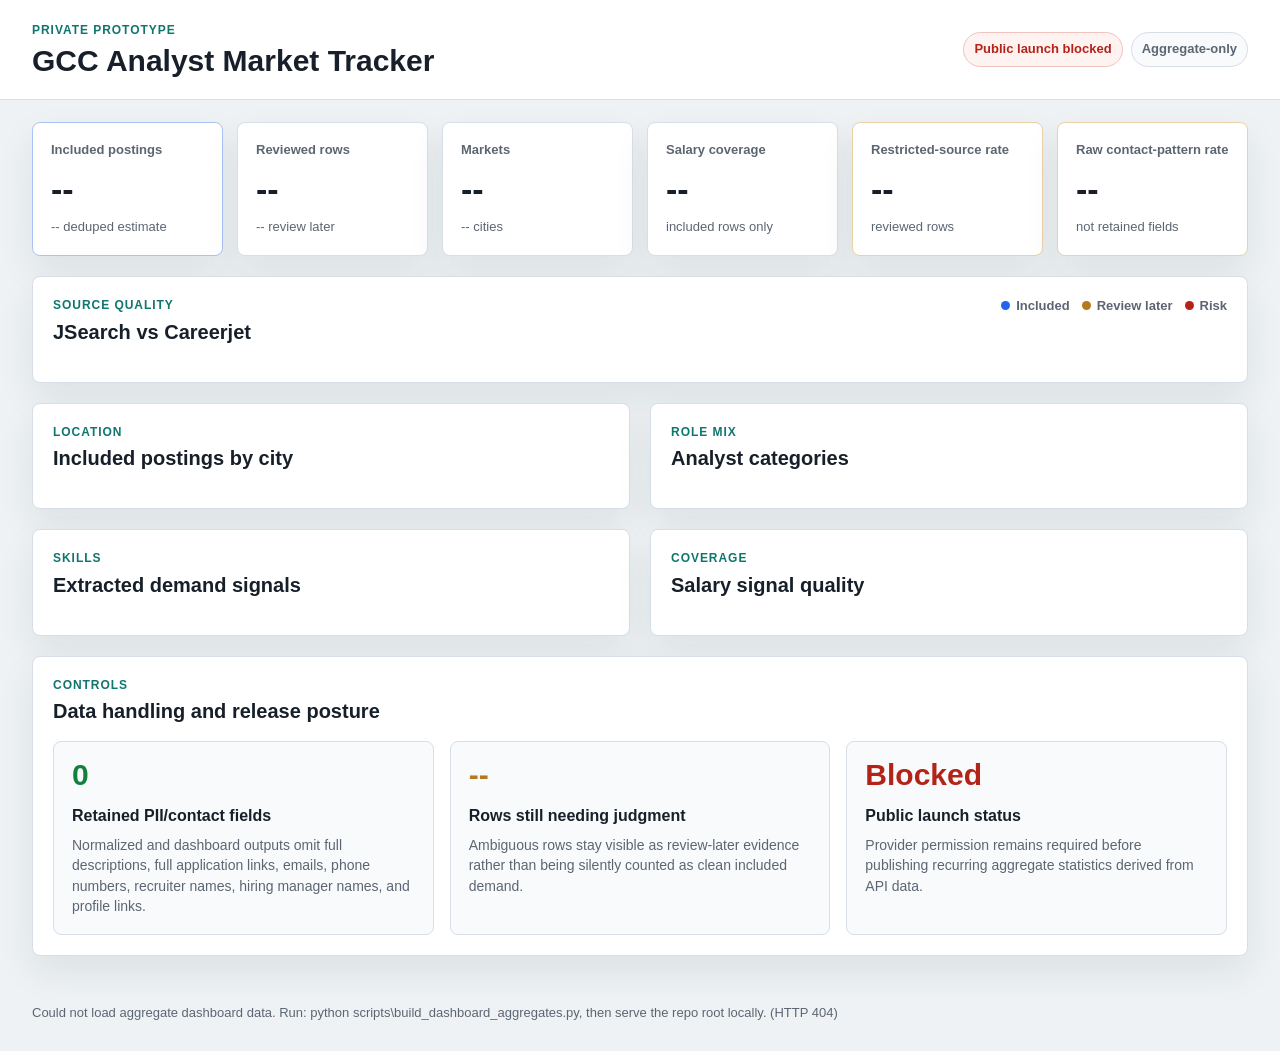
==== v1_dashboard/index.html @ a202778e "Add private v1 dashboard prototype" ====
<!doctype html>
<html lang="en">
  <head>
    <meta charset="utf-8">
    <meta name="viewport" content="width=device-width, initial-scale=1">
    <title>GCC Analyst Market Tracker v1</title>
    <link rel="stylesheet" href="styles.css">
  </head>
  <body>
    <header class="topbar">
      <div>
        <p class="eyebrow">Private prototype</p>
        <h1>GCC Analyst Market Tracker</h1>
      </div>
      <div class="status-stack" aria-label="Prototype status">
        <span class="status-pill blocked">Public launch blocked</span>
        <span class="status-pill">Aggregate-only</span>
      </div>
    </header>

    <main>
      <section class="kpi-grid" aria-label="Dashboard KPIs">
        <article class="kpi primary">
          <span class="label">Included postings</span>
          <strong id="kpi-included">--</strong>
          <span id="kpi-deduped" class="hint">-- deduped estimate</span>
        </article>
        <article class="kpi">
          <span class="label">Reviewed rows</span>
          <strong id="kpi-reviewed">--</strong>
          <span id="kpi-review-later" class="hint">-- review later</span>
        </article>
        <article class="kpi">
          <span class="label">Markets</span>
          <strong id="kpi-markets">--</strong>
          <span id="kpi-cities" class="hint">-- cities</span>
        </article>
        <article class="kpi">
          <span class="label">Salary coverage</span>
          <strong id="kpi-salary">--</strong>
          <span class="hint">included rows only</span>
        </article>
        <article class="kpi risk">
          <span class="label">Restricted-source rate</span>
          <strong id="kpi-restricted">--</strong>
          <span class="hint">reviewed rows</span>
        </article>
        <article class="kpi risk">
          <span class="label">Raw contact-pattern rate</span>
          <strong id="kpi-pii">--</strong>
          <span class="hint">not retained fields</span>
        </article>
      </section>

      <section class="panel wide" aria-labelledby="source-title">
        <div class="panel-header">
          <div>
            <p class="eyebrow">Source quality</p>
            <h2 id="source-title">JSearch vs Careerjet</h2>
          </div>
          <div class="legend">
            <span><i class="dot blue"></i>Included</span>
            <span><i class="dot amber"></i>Review later</span>
            <span><i class="dot red"></i>Risk</span>
          </div>
        </div>
        <div id="source-quality" class="source-grid"></div>
      </section>

      <section class="dashboard-grid">
        <article class="panel" aria-labelledby="city-title">
          <div class="panel-header">
            <div>
              <p class="eyebrow">Location</p>
              <h2 id="city-title">Included postings by city</h2>
            </div>
          </div>
          <div id="city-chart" class="bar-list"></div>
        </article>

        <article class="panel" aria-labelledby="role-title">
          <div class="panel-header">
            <div>
              <p class="eyebrow">Role mix</p>
              <h2 id="role-title">Analyst categories</h2>
            </div>
          </div>
          <div id="role-chart" class="bar-list"></div>
        </article>

        <article class="panel" aria-labelledby="skills-title">
          <div class="panel-header">
            <div>
              <p class="eyebrow">Skills</p>
              <h2 id="skills-title">Extracted demand signals</h2>
            </div>
          </div>
          <div id="skills-chart" class="bar-list compact"></div>
        </article>

        <article class="panel" aria-labelledby="salary-title">
          <div class="panel-header">
            <div>
              <p class="eyebrow">Coverage</p>
              <h2 id="salary-title">Salary signal quality</h2>
            </div>
          </div>
          <div id="salary-chart" class="stack-list"></div>
        </article>
      </section>

      <section class="panel wide" aria-labelledby="risk-title">
        <div class="panel-header">
          <div>
            <p class="eyebrow">Controls</p>
            <h2 id="risk-title">Data handling and release posture</h2>
          </div>
        </div>
        <div class="control-grid">
          <article>
            <span class="control-value" id="retained-pii">0</span>
            <h3>Retained PII/contact fields</h3>
            <p>Normalized and dashboard outputs omit full descriptions, full application links, emails, phone numbers, recruiter names, hiring manager names, and profile links.</p>
          </article>
          <article>
            <span class="control-value amber-text" id="review-status">--</span>
            <h3>Rows still needing judgment</h3>
            <p>Ambiguous rows stay visible as review-later evidence rather than being silently counted as clean included demand.</p>
          </article>
          <article>
            <span class="control-value red-text">Blocked</span>
            <h3>Public launch status</h3>
            <p>Provider permission remains required before publishing recurring aggregate statistics derived from API data.</p>
          </article>
        </div>
      </section>
    </main>

    <footer>
      <span id="footer-status">Loading aggregate dataset...</span>
    </footer>

    <script src="app.js"></script>
  </body>
</html>
---- v1_dashboard/styles.css ----
:root {
  --bg: #eef2f5;
  --panel: #ffffff;
  --ink: #17202a;
  --muted: #5c6672;
  --line: #d7dee7;
  --blue: #2563eb;
  --teal: #0f766e;
  --amber: #b7791f;
  --red: #b42318;
  --green: #15803d;
  --shadow: 0 16px 36px rgba(23, 32, 42, 0.08);
}

* {
  box-sizing: border-box;
}

body {
  margin: 0;
  background: var(--bg);
  color: var(--ink);
  font-family: Arial, Helvetica, sans-serif;
  line-height: 1.45;
}

.topbar {
  display: flex;
  align-items: center;
  justify-content: space-between;
  gap: 24px;
  min-height: 96px;
  padding: 22px 32px;
  border-bottom: 1px solid var(--line);
  background: var(--panel);
}

.eyebrow {
  margin: 0 0 5px;
  color: var(--teal);
  font-size: 12px;
  font-weight: 700;
  letter-spacing: 0.08em;
  text-transform: uppercase;
}

h1,
h2,
h3,
p {
  margin-top: 0;
}

h1 {
  margin-bottom: 0;
  font-size: 30px;
  line-height: 1.1;
  letter-spacing: 0;
}

h2 {
  margin-bottom: 0;
  font-size: 20px;
  line-height: 1.2;
  letter-spacing: 0;
}

h3 {
  margin-bottom: 8px;
  font-size: 16px;
  letter-spacing: 0;
}

.status-stack {
  display: flex;
  flex-wrap: wrap;
  justify-content: flex-end;
  gap: 8px;
}

.status-pill {
  display: inline-flex;
  align-items: center;
  min-height: 32px;
  padding: 7px 10px;
  border: 1px solid var(--line);
  border-radius: 999px;
  background: #f8fafc;
  color: var(--muted);
  font-size: 13px;
  font-weight: 700;
}

.status-pill.blocked {
  border-color: #f0c4be;
  background: #fff3f1;
  color: var(--red);
}

main {
  display: grid;
  gap: 20px;
  padding: 22px 32px 32px;
}

.kpi-grid {
  display: grid;
  grid-template-columns: repeat(6, minmax(0, 1fr));
  gap: 14px;
}

.kpi,
.panel {
  border: 1px solid var(--line);
  border-radius: 8px;
  background: var(--panel);
  box-shadow: var(--shadow);
}

.kpi {
  min-height: 126px;
  padding: 18px;
}

.kpi.primary {
  border-color: #abc2f7;
}

.kpi.risk {
  border-color: #ead1a8;
}

.label {
  display: block;
  margin-bottom: 12px;
  color: var(--muted);
  font-size: 13px;
  font-weight: 700;
}

.kpi strong {
  display: block;
  margin-bottom: 8px;
  font-size: 34px;
  line-height: 1;
  letter-spacing: 0;
}

.hint {
  color: var(--muted);
  font-size: 13px;
}

.panel {
  padding: 20px;
}

.panel.wide {
  grid-column: 1 / -1;
}

.panel-header {
  display: flex;
  align-items: flex-start;
  justify-content: space-between;
  gap: 18px;
  margin-bottom: 18px;
}

.legend {
  display: flex;
  flex-wrap: wrap;
  gap: 12px;
  color: var(--muted);
  font-size: 13px;
  font-weight: 700;
}

.dot {
  display: inline-block;
  width: 9px;
  height: 9px;
  margin-right: 6px;
  border-radius: 50%;
  background: var(--muted);
}

.dot.blue {
  background: var(--blue);
}

.dot.amber {
  background: var(--amber);
}

.dot.red {
  background: var(--red);
}

.source-grid {
  display: grid;
  grid-template-columns: repeat(2, minmax(0, 1fr));
  gap: 16px;
}

.source-card {
  border: 1px solid var(--line);
  border-radius: 8px;
  overflow: hidden;
}

.source-card header {
  display: flex;
  align-items: center;
  justify-content: space-between;
  gap: 12px;
  padding: 16px;
  border-bottom: 1px solid var(--line);
  background: #f8fafc;
}

.source-card h3 {
  margin: 0;
}

.score {
  color: var(--muted);
  font-size: 13px;
  font-weight: 700;
}

.quality-grid {
  display: grid;
  grid-template-columns: repeat(4, minmax(0, 1fr));
  border-bottom: 1px solid var(--line);
}

.quality-metric {
  min-height: 84px;
  padding: 14px;
  border-right: 1px solid var(--line);
}

.quality-metric:last-child {
  border-right: 0;
}

.quality-metric strong {
  display: block;
  margin-bottom: 5px;
  font-size: 24px;
}

.quality-metric span {
  color: var(--muted);
  font-size: 12px;
  font-weight: 700;
}

.risk-strip {
  display: grid;
  grid-template-columns: repeat(3, minmax(0, 1fr));
}

.risk-strip div {
  padding: 13px 14px;
  border-right: 1px solid var(--line);
  color: var(--muted);
  font-size: 12px;
  font-weight: 700;
}

.risk-strip div:last-child {
  border-right: 0;
}

.risk-strip strong {
  display: block;
  margin-bottom: 4px;
  color: var(--ink);
  font-size: 18px;
}

.dashboard-grid {
  display: grid;
  grid-template-columns: repeat(2, minmax(0, 1fr));
  gap: 20px;
}

.bar-list {
  display: grid;
  gap: 12px;
}

.bar-list.compact {
  gap: 10px;
}

.bar-row {
  display: grid;
  grid-template-columns: minmax(150px, 220px) 1fr 44px;
  align-items: center;
  gap: 12px;
  min-height: 32px;
}

.bar-label {
  color: var(--ink);
  font-size: 14px;
  font-weight: 700;
}

.bar-track {
  height: 13px;
  border-radius: 999px;
  background: #e7edf4;
  overflow: hidden;
}

.bar-fill {
  display: block;
  height: 100%;
  border-radius: inherit;
  background: var(--blue);
}

.bar-fill.teal {
  background: var(--teal);
}

.bar-fill.amber {
  background: var(--amber);
}

.bar-fill.red {
  background: var(--red);
}

.bar-value {
  color: var(--muted);
  font-size: 13px;
  font-weight: 700;
  text-align: right;
}

.stack-list {
  display: grid;
  gap: 14px;
}

.stack-row {
  display: grid;
  gap: 8px;
}

.stack-row header {
  display: flex;
  align-items: center;
  justify-content: space-between;
  gap: 12px;
  color: var(--muted);
  font-size: 13px;
  font-weight: 700;
}

.stack-track {
  height: 16px;
  border-radius: 999px;
  background: #e7edf4;
  overflow: hidden;
}

.stack-fill {
  display: block;
  height: 100%;
  border-radius: inherit;
  background: var(--green);
}

.control-grid {
  display: grid;
  grid-template-columns: repeat(3, minmax(0, 1fr));
  gap: 16px;
}

.control-grid article {
  min-height: 180px;
  padding: 18px;
  border: 1px solid var(--line);
  border-radius: 8px;
  background: #f8fafc;
}

.control-value {
  display: block;
  margin-bottom: 14px;
  color: var(--green);
  font-size: 30px;
  font-weight: 800;
  line-height: 1;
}

.amber-text {
  color: var(--amber);
}

.red-text {
  color: var(--red);
}

.control-grid p {
  margin-bottom: 0;
  color: var(--muted);
  font-size: 14px;
}

footer {
  padding: 16px 32px 28px;
  color: var(--muted);
  font-size: 13px;
}

.empty {
  color: var(--muted);
  font-size: 14px;
}

@media (max-width: 1160px) {
  .kpi-grid {
    grid-template-columns: repeat(3, minmax(0, 1fr));
  }

  .source-grid,
  .dashboard-grid,
  .control-grid {
    grid-template-columns: 1fr;
  }
}

@media (max-width: 720px) {
  .topbar {
    align-items: flex-start;
    flex-direction: column;
    padding: 18px;
  }

  main {
    padding: 18px;
  }

  .kpi-grid {
    grid-template-columns: 1fr;
  }

  .quality-grid,
  .risk-strip {
    grid-template-columns: 1fr;
  }

  .quality-metric,
  .risk-strip div {
    border-right: 0;
    border-bottom: 1px solid var(--line);
  }

  .bar-row {
    grid-template-columns: 1fr 1fr 38px;
  }
}
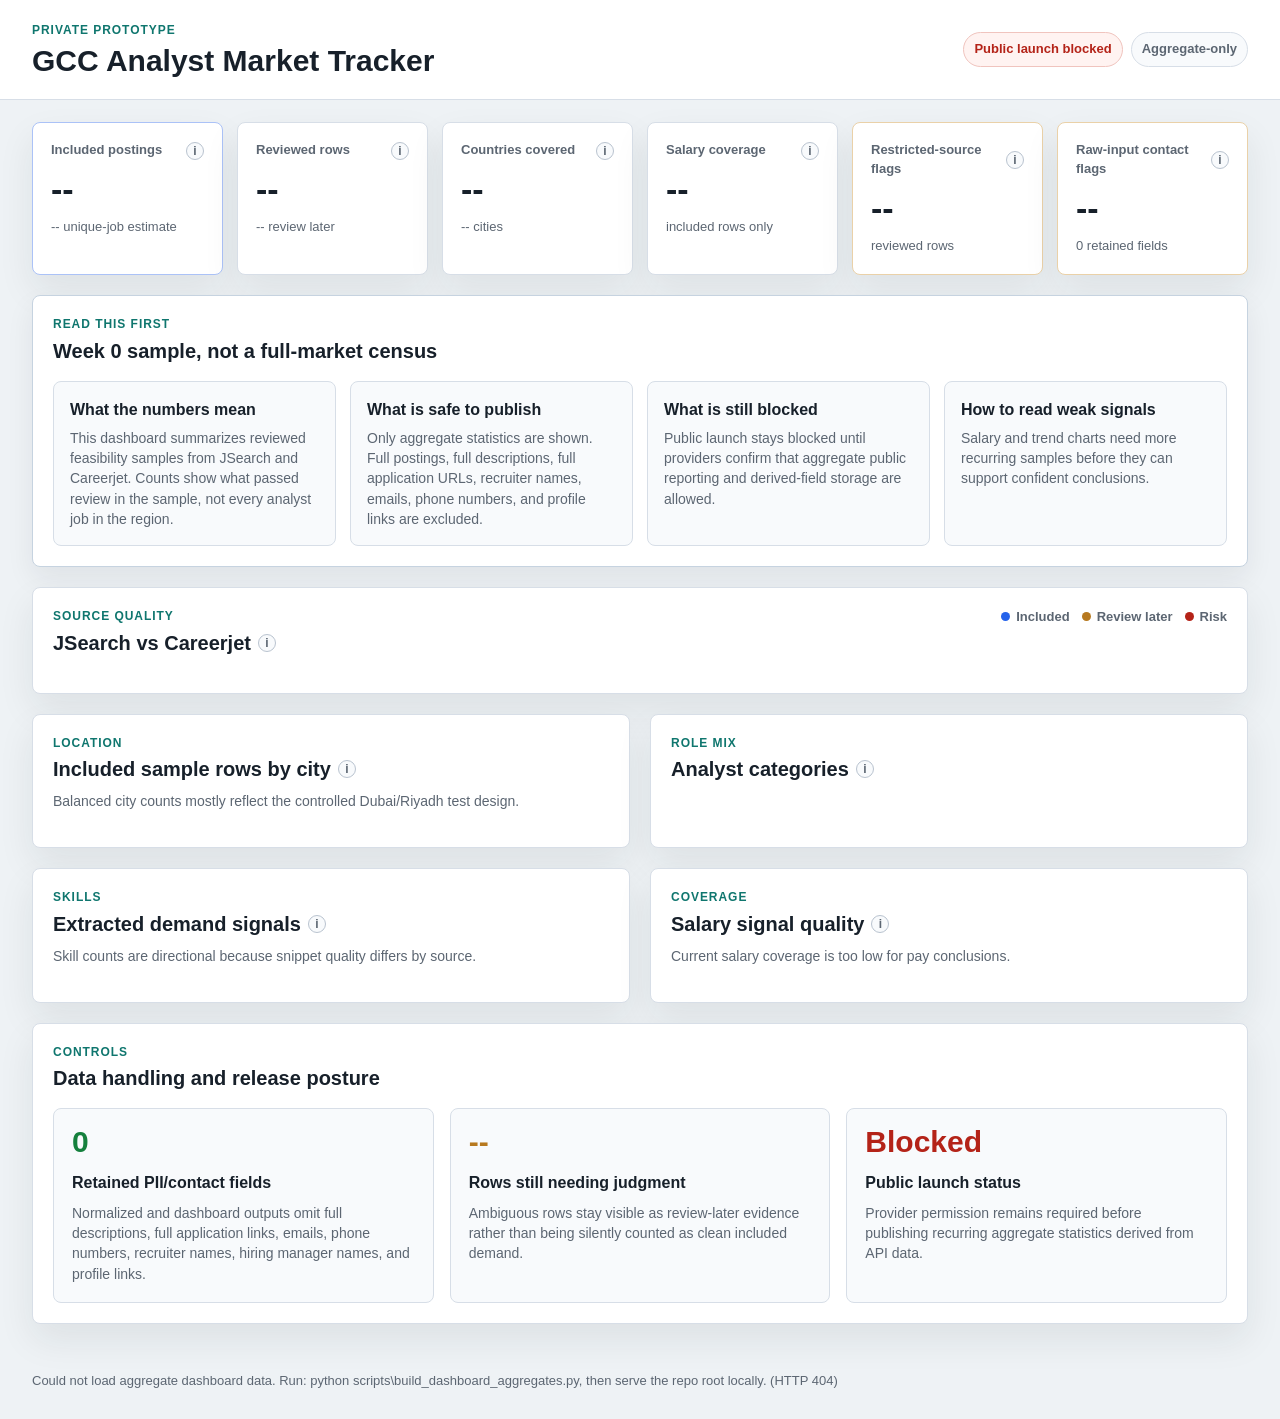
==== commit 8793d39a: "Clarify v1 dashboard methodology" ====
--- a/v1_dashboard/index.html
+++ b/v1_dashboard/index.html
@@ -21,42 +21,90 @@
     <main>
       <section class="kpi-grid" aria-label="Dashboard KPIs">
         <article class="kpi primary">
-          <span class="label">Included postings</span>
+          <span class="label-row">
+            <span class="label">Included postings</span>
+            <span class="info-tip" tabindex="0" aria-label="Rows a reviewer marked as relevant enough to count in this Week 0 sample. These are not total market postings.">i<span class="info-bubble">Reviewer-approved sample rows only. This is not the full market size.</span></span>
+          </span>
           <strong id="kpi-included">--</strong>
-          <span id="kpi-deduped" class="hint">-- deduped estimate</span>
+          <span id="kpi-deduped" class="hint">-- unique-job estimate</span>
         </article>
         <article class="kpi">
-          <span class="label">Reviewed rows</span>
+          <span class="label-row">
+            <span class="label">Reviewed rows</span>
+            <span class="info-tip" tabindex="0" aria-label="Rows inspected during the feasibility review across the tested APIs.">i<span class="info-bubble">Rows manually checked for relevance, location quality, source risk, and usable fields.</span></span>
+          </span>
           <strong id="kpi-reviewed">--</strong>
           <span id="kpi-review-later" class="hint">-- review later</span>
         </article>
         <article class="kpi">
-          <span class="label">Markets</span>
-          <strong id="kpi-markets">--</strong>
+          <span class="label-row">
+            <span class="label">Countries covered</span>
+            <span class="info-tip" tabindex="0" aria-label="Countries represented in the reviewed Week 0 sample.">i<span class="info-bubble">Countries represented in this feasibility sample.</span></span>
+          </span>
+          <strong id="kpi-countries">--</strong>
           <span id="kpi-cities" class="hint">-- cities</span>
         </article>
         <article class="kpi">
-          <span class="label">Salary coverage</span>
+          <span class="label-row">
+            <span class="label">Salary coverage</span>
+            <span class="info-tip" tabindex="0" aria-label="Share of included sample rows with a salary field available. Low coverage means salary conclusions are weak.">i<span class="info-bubble">Share of included rows with salary data. Low coverage means no salary conclusions yet.</span></span>
+          </span>
           <strong id="kpi-salary">--</strong>
           <span class="hint">included rows only</span>
         </article>
         <article class="kpi risk">
-          <span class="label">Restricted-source rate</span>
+          <span class="label-row">
+            <span class="label">Restricted-source flags</span>
+            <span class="info-tip" tabindex="0" aria-label="Share of reviewed rows whose source domain matched high-risk job platforms such as LinkedIn, Indeed, Glassdoor, Bayt, Naukrigulf, or GulfTalent.">i<span class="info-bubble">Rows that point back to high-risk job platforms. The dashboard does not show those links publicly.</span></span>
+          </span>
           <strong id="kpi-restricted">--</strong>
           <span class="hint">reviewed rows</span>
         </article>
         <article class="kpi risk">
-          <span class="label">Raw contact-pattern rate</span>
+          <span class="label-row">
+            <span class="label">Raw-input contact flags</span>
+            <span class="info-tip" tabindex="0" aria-label="Share of reviewed rows where temporary raw input appeared to contain possible email, phone, profile, or recruiter contact patterns. These fields are not retained.">i<span class="info-bubble">Possible contact patterns seen before cleanup. Retained dashboard fields contain zero contact data.</span></span>
+          </span>
           <strong id="kpi-pii">--</strong>
-          <span class="hint">not retained fields</span>
-        </article>
+          <span class="hint">0 retained fields</span>
+        </article>
+      </section>
+
+      <section class="panel wide read-first" aria-labelledby="method-title">
+        <div class="panel-header">
+          <div>
+            <p class="eyebrow">Read this first</p>
+            <h2 id="method-title">Week 0 sample, not a full-market census</h2>
+          </div>
+        </div>
+        <div class="method-grid">
+          <article>
+            <h3>What the numbers mean</h3>
+            <p id="sample-summary">This dashboard summarizes reviewed feasibility samples from JSearch and Careerjet. Counts show what passed review in the sample, not every analyst job in the region.</p>
+          </article>
+          <article>
+            <h3>What is safe to publish</h3>
+            <p>Only aggregate statistics are shown. Full postings, full descriptions, full application URLs, recruiter names, emails, phone numbers, and profile links are excluded.</p>
+          </article>
+          <article>
+            <h3>What is still blocked</h3>
+            <p>Public launch stays blocked until providers confirm that aggregate public reporting and derived-field storage are allowed.</p>
+          </article>
+          <article>
+            <h3>How to read weak signals</h3>
+            <p>Salary and trend charts need more recurring samples before they can support confident conclusions.</p>
+          </article>
+        </div>
       </section>
 
       <section class="panel wide" aria-labelledby="source-title">
         <div class="panel-header">
           <div>
             <p class="eyebrow">Source quality</p>
-            <h2 id="source-title">JSearch vs Careerjet</h2>
+            <div class="heading-line">
+              <h2 id="source-title">JSearch vs Careerjet</h2>
+              <span class="info-tip" tabindex="0" aria-label="This compares how usable each tested API was during Week 0. It is a quality review, not a ranking of job boards.">i<span class="info-bubble">Compares source quality in this test: relevance, usable fields, risk flags, and salary availability.</span></span>
+            </div>
           </div>
           <div class="legend">
             <span><i class="dot blue"></i>Included</span>
@@ -72,9 +120,13 @@
           <div class="panel-header">
             <div>
               <p class="eyebrow">Location</p>
-              <h2 id="city-title">Included postings by city</h2>
-            </div>
-          </div>
+              <div class="heading-line">
+                <h2 id="city-title">Included sample rows by city</h2>
+                <span class="info-tip" tabindex="0" aria-label="City counts are from the controlled Week 0 sample and should not be read as total city market demand.">i<span class="info-bubble">Controlled sample counts, not total city market demand.</span></span>
+              </div>
+            </div>
+          </div>
+          <p class="section-note">Balanced city counts mostly reflect the controlled Dubai/Riyadh test design.</p>
           <div id="city-chart" class="bar-list"></div>
         </article>
 
@@ -82,7 +134,10 @@
           <div class="panel-header">
             <div>
               <p class="eyebrow">Role mix</p>
-              <h2 id="role-title">Analyst categories</h2>
+              <div class="heading-line">
+                <h2 id="role-title">Analyst categories</h2>
+                <span class="info-tip" tabindex="0" aria-label="Role categories are manually reviewed sample labels. They are not official occupation codes.">i<span class="info-bubble">Manual review categories for the sample; not official occupation codes.</span></span>
+              </div>
             </div>
           </div>
           <div id="role-chart" class="bar-list"></div>
@@ -92,9 +147,13 @@
           <div class="panel-header">
             <div>
               <p class="eyebrow">Skills</p>
-              <h2 id="skills-title">Extracted demand signals</h2>
-            </div>
-          </div>
+              <div class="heading-line">
+                <h2 id="skills-title">Extracted demand signals</h2>
+                <span class="info-tip" tabindex="0" aria-label="Skill counts are derived from temporary text during normalization. Full descriptions are not retained.">i<span class="info-bubble">Derived from temporary text. Full descriptions are discarded.</span></span>
+              </div>
+            </div>
+          </div>
+          <p class="section-note">Skill counts are directional because snippet quality differs by source.</p>
           <div id="skills-chart" class="bar-list compact"></div>
         </article>
 
@@ -102,9 +161,13 @@
           <div class="panel-header">
             <div>
               <p class="eyebrow">Coverage</p>
-              <h2 id="salary-title">Salary signal quality</h2>
-            </div>
-          </div>
+              <div class="heading-line">
+                <h2 id="salary-title">Salary signal quality</h2>
+                <span class="info-tip" tabindex="0" aria-label="This shows whether salary data exists often enough to analyze. It does not estimate market pay yet.">i<span class="info-bubble">Shows salary field availability, not market salary levels.</span></span>
+              </div>
+            </div>
+          </div>
+          <p class="section-note">Current salary coverage is too low for pay conclusions.</p>
           <div id="salary-chart" class="stack-list"></div>
         </article>
       </section>
--- a/v1_dashboard/styles.css
+++ b/v1_dashboard/styles.css
@@ -16,12 +16,19 @@
   box-sizing: border-box;
 }
 
+html {
+  max-width: 100%;
+  overflow-x: hidden;
+}
+
 body {
   margin: 0;
   background: var(--bg);
   color: var(--ink);
   font-family: Arial, Helvetica, sans-serif;
   line-height: 1.45;
+  max-width: 100%;
+  overflow-x: hidden;
 }
 
 .topbar {
@@ -56,6 +63,7 @@
   font-size: 30px;
   line-height: 1.1;
   letter-spacing: 0;
+  overflow-wrap: anywhere;
 }
 
 h2 {
@@ -72,6 +80,7 @@
 }
 
 .status-stack {
+  min-width: 0;
   display: flex;
   flex-wrap: wrap;
   justify-content: flex-end;
@@ -111,6 +120,7 @@
 
 .kpi,
 .panel {
+  min-width: 0;
   border: 1px solid var(--line);
   border-radius: 8px;
   background: var(--panel);
@@ -138,6 +148,81 @@
   font-weight: 700;
 }
 
+.label-row,
+.heading-line {
+  display: flex;
+  align-items: center;
+  gap: 7px;
+  min-width: 0;
+}
+
+.label-row {
+  justify-content: space-between;
+  margin-bottom: 12px;
+}
+
+.label-row .label {
+  margin-bottom: 0;
+}
+
+.heading-line h2 {
+  min-width: 0;
+}
+
+.info-tip {
+  position: relative;
+  display: inline-flex;
+  align-items: center;
+  justify-content: center;
+  flex: 0 0 auto;
+  width: 18px;
+  height: 18px;
+  border: 1px solid #b9c3cf;
+  border-radius: 50%;
+  background: #f8fafc;
+  color: var(--muted);
+  cursor: help;
+  font-size: 12px;
+  font-weight: 800;
+  line-height: 1;
+}
+
+.info-tip:focus-visible {
+  outline: 2px solid var(--blue);
+  outline-offset: 2px;
+}
+
+.info-bubble {
+  position: absolute;
+  top: calc(100% + 8px);
+  right: 0;
+  z-index: 20;
+  display: none;
+  width: min(270px, calc(100vw - 44px));
+  padding: 10px 11px;
+  border: 1px solid var(--line);
+  border-radius: 8px;
+  background: var(--ink);
+  box-shadow: 0 10px 24px rgba(23, 32, 42, 0.18);
+  color: #ffffff;
+  font-size: 12px;
+  font-weight: 700;
+  line-height: 1.35;
+  text-align: left;
+  text-transform: none;
+}
+
+.heading-line .info-bubble {
+  right: auto;
+  left: 0;
+}
+
+.info-tip:hover .info-bubble,
+.info-tip:focus .info-bubble,
+.info-tip:focus-within .info-bubble {
+  display: block;
+}
+
 .kpi strong {
   display: block;
   margin-bottom: 8px;
@@ -157,6 +242,41 @@
 
 .panel.wide {
   grid-column: 1 / -1;
+}
+
+.read-first {
+  border-color: #c6d3e0;
+  box-shadow: 0 12px 28px rgba(23, 32, 42, 0.07);
+}
+
+.method-grid {
+  display: grid;
+  grid-template-columns: repeat(4, minmax(0, 1fr));
+  gap: 14px;
+}
+
+.method-grid article {
+  min-width: 0;
+  padding: 16px;
+  border: 1px solid var(--line);
+  border-radius: 8px;
+  background: #f8fafc;
+}
+
+.method-grid h3 {
+  margin-bottom: 7px;
+}
+
+.method-grid p,
+.section-note {
+  margin-bottom: 0;
+  color: var(--muted);
+  font-size: 14px;
+}
+
+.section-note {
+  margin-top: -8px;
+  margin-bottom: 16px;
 }
 
 .panel-header {
@@ -168,6 +288,7 @@
 }
 
 .legend {
+  min-width: 0;
   display: flex;
   flex-wrap: wrap;
   gap: 12px;
@@ -204,6 +325,7 @@
 }
 
 .source-card {
+  min-width: 0;
   border: 1px solid var(--line);
   border-radius: 8px;
   overflow: hidden;
@@ -305,9 +427,11 @@
 }
 
 .bar-label {
+  min-width: 0;
   color: var(--ink);
   font-size: 14px;
   font-weight: 700;
+  overflow-wrap: anywhere;
 }
 
 .bar-track {
@@ -432,7 +556,8 @@
 
   .source-grid,
   .dashboard-grid,
-  .control-grid {
+  .control-grid,
+  .method-grid {
     grid-template-columns: 1fr;
   }
 }
@@ -442,6 +567,32 @@
     align-items: flex-start;
     flex-direction: column;
     padding: 18px;
+    max-width: 100vw;
+    overflow: hidden;
+  }
+
+  .topbar > div {
+    max-width: calc(100vw - 36px);
+    min-width: 0;
+  }
+
+  h1 {
+    font-size: 25px;
+    max-width: calc(100vw - 36px);
+  }
+
+  h2 {
+    font-size: 19px;
+  }
+
+  .panel-header {
+    align-items: flex-start;
+    flex-direction: column;
+  }
+
+  .legend {
+    justify-content: flex-start;
+    width: 100%;
   }
 
   main {
@@ -463,7 +614,21 @@
     border-bottom: 1px solid var(--line);
   }
 
+  .source-card header {
+    align-items: flex-start;
+    flex-direction: column;
+  }
+
+  .heading-line {
+    align-items: flex-start;
+  }
+
+  .heading-line .info-bubble {
+    right: 0;
+    left: auto;
+  }
+
   .bar-row {
-    grid-template-columns: 1fr 1fr 38px;
-  }
-}
+    grid-template-columns: minmax(0, 1fr) minmax(88px, 1fr) 38px;
+  }
+}
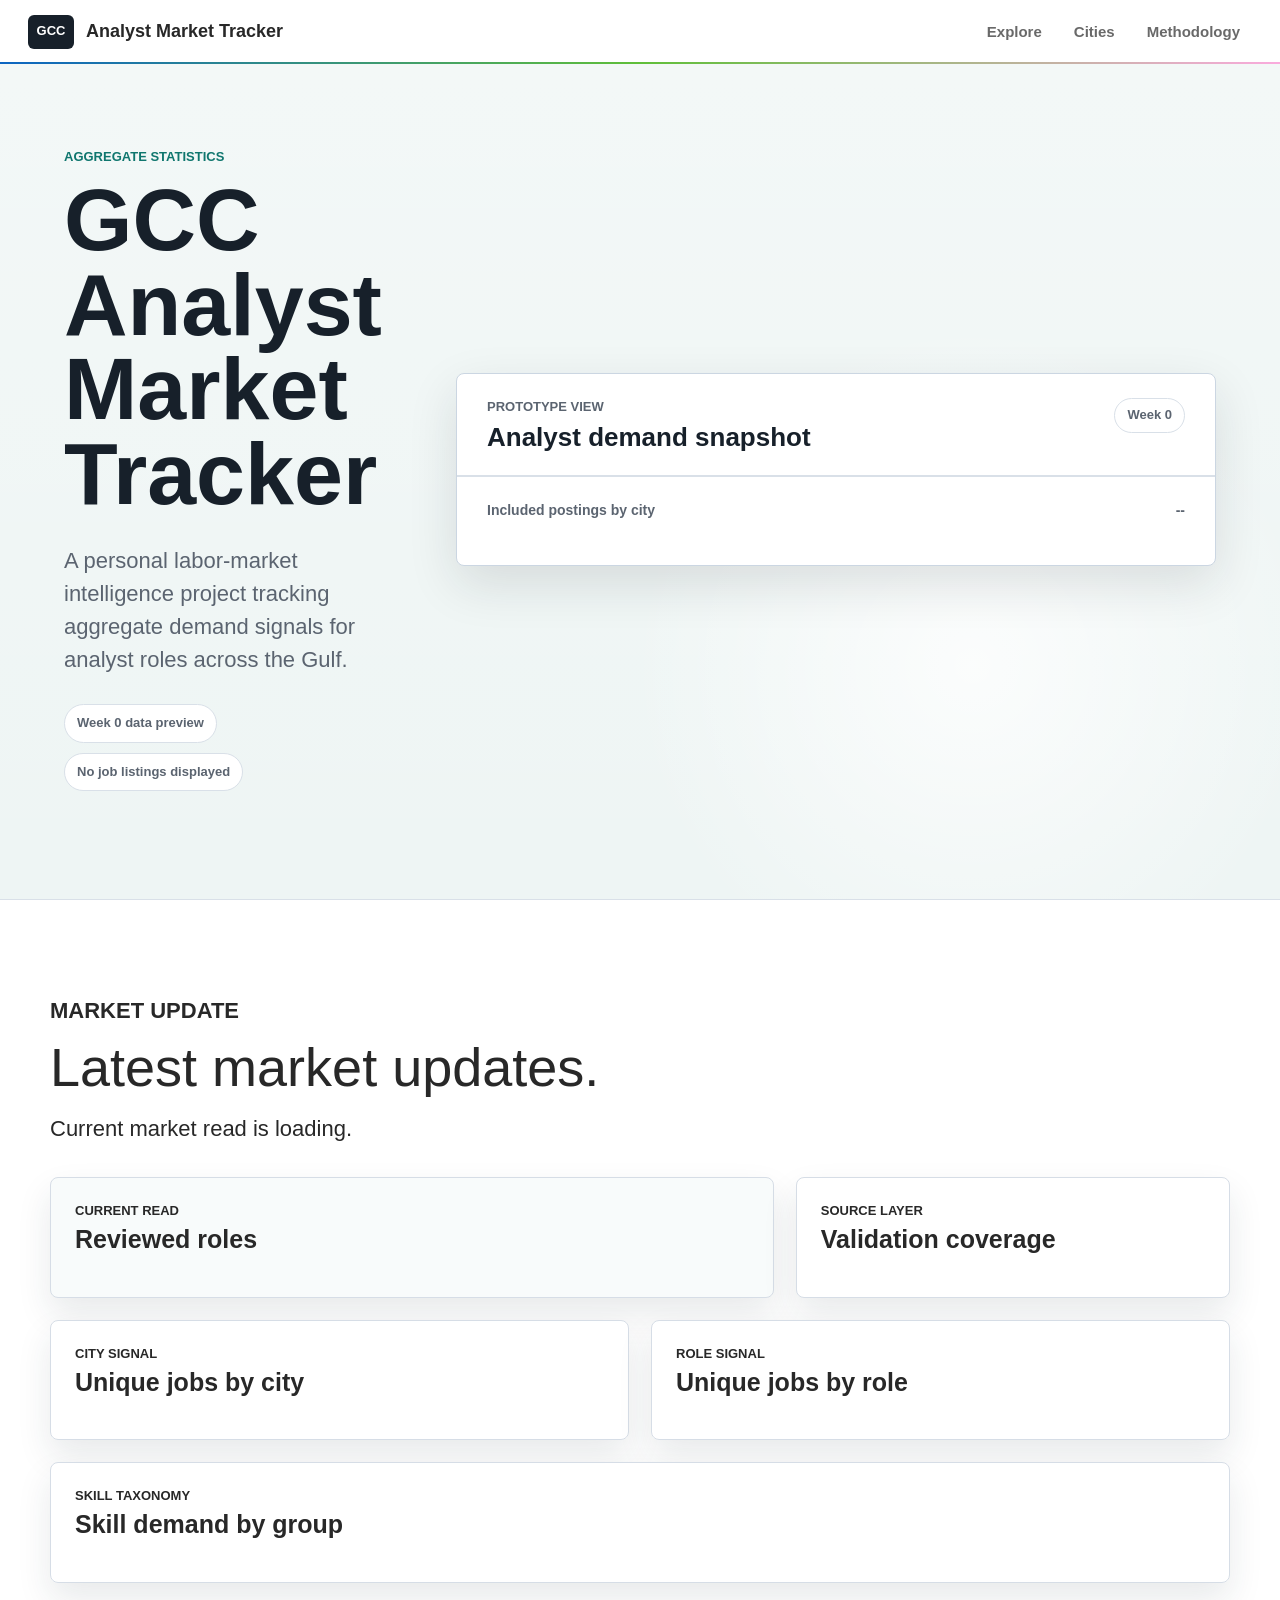
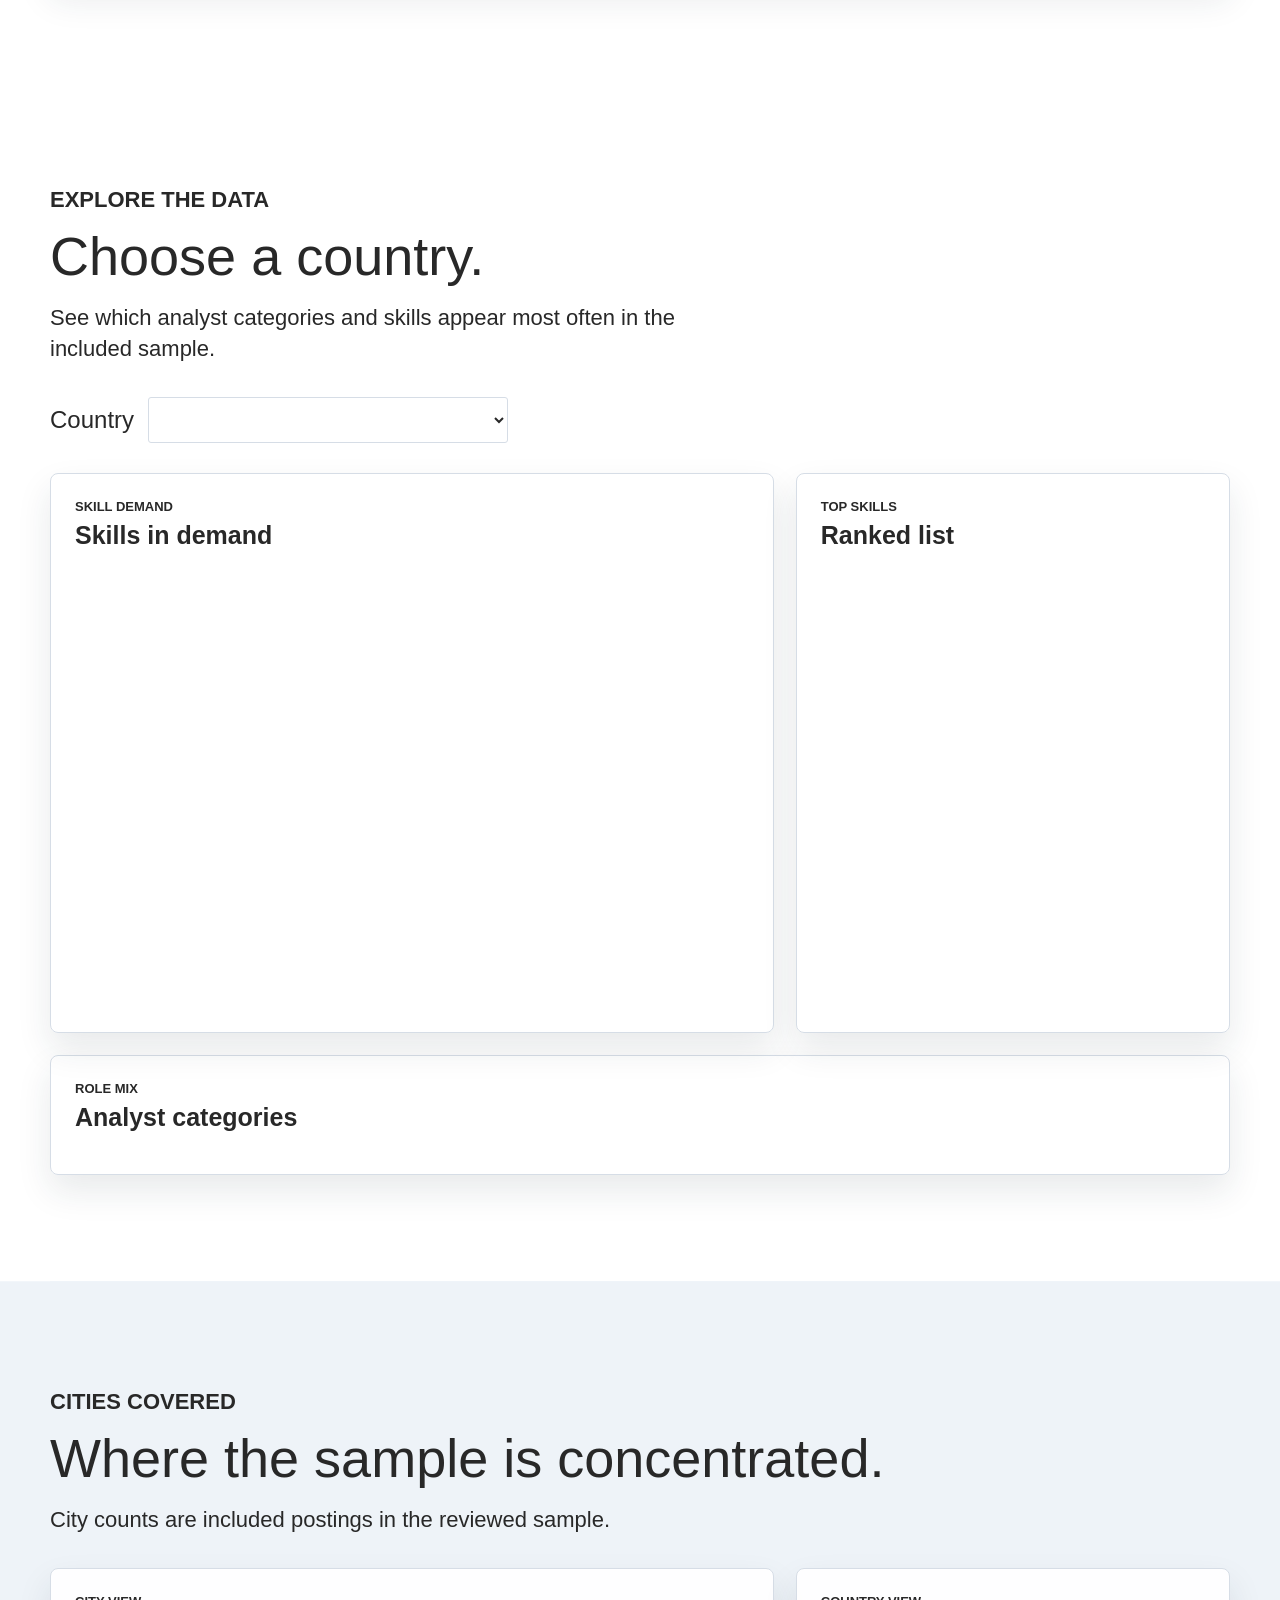
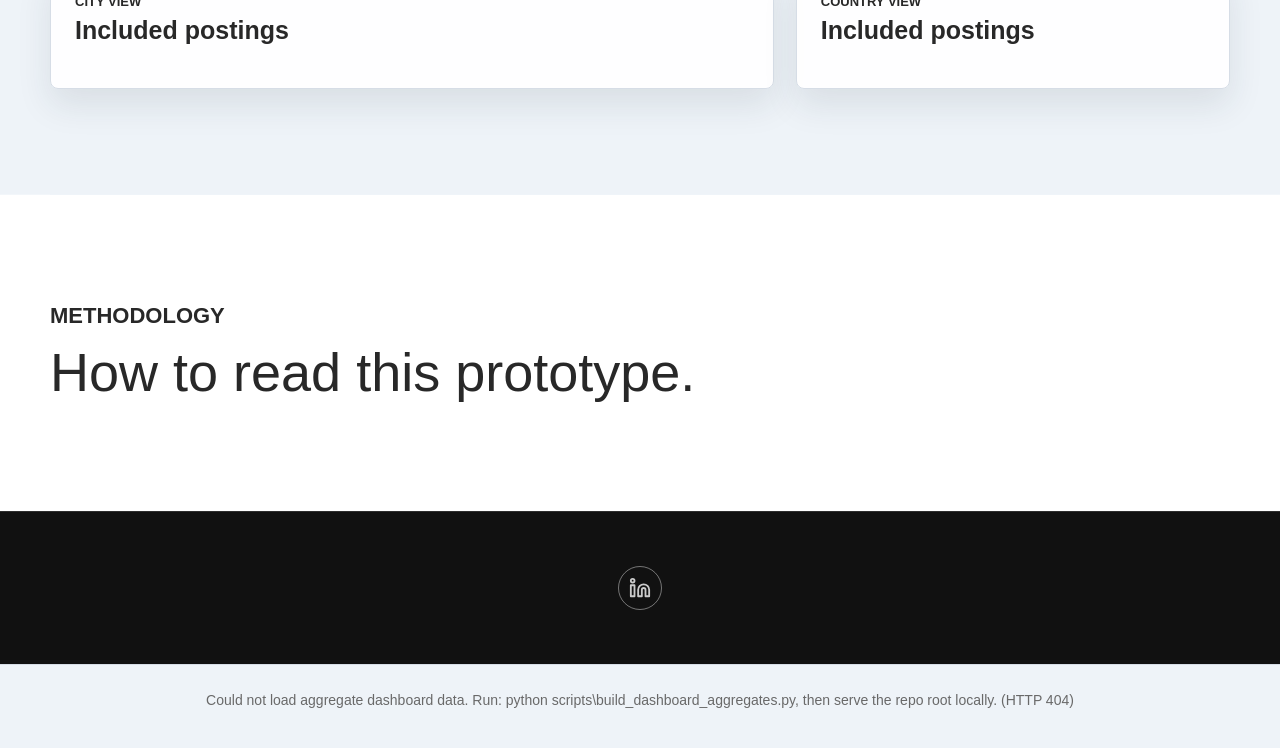
==== commit 01b8dd23: "Update tracker V2 docs and dashboard foundation" ====
--- a/v1_dashboard/index.html
+++ b/v1_dashboard/index.html
@@ -4,205 +4,211 @@
     <meta charset="utf-8">
     <meta name="viewport" content="width=device-width, initial-scale=1">
     <title>GCC Analyst Market Tracker v1</title>
-    <link rel="stylesheet" href="styles.css">
+    <link rel="stylesheet" href="styles.css?v=20260516-weekly-core">
   </head>
   <body>
-    <header class="topbar">
-      <div>
-        <p class="eyebrow">Private prototype</p>
-        <h1>GCC Analyst Market Tracker</h1>
-      </div>
-      <div class="status-stack" aria-label="Prototype status">
-        <span class="status-pill blocked">Public launch blocked</span>
-        <span class="status-pill">Aggregate-only</span>
-      </div>
+    <a class="skip-link" href="#main">Skip to dashboard</a>
+
+    <header class="site-header">
+      <a class="wordmark" href="#top" aria-label="GCC Analyst Market Tracker home">
+        <span class="wordmark-badge">GCC</span>
+        <span class="wordmark-text">Analyst Market Tracker</span>
+      </a>
+      <nav class="site-nav" aria-label="Dashboard sections">
+        <a href="#explore">Explore</a>
+        <a href="#cities">Cities</a>
+        <a href="#methodology">Methodology</a>
+      </nav>
     </header>
 
-    <main>
-      <section class="kpi-grid" aria-label="Dashboard KPIs">
-        <article class="kpi primary">
-          <span class="label-row">
-            <span class="label">Included postings</span>
-            <span class="info-tip" tabindex="0" aria-label="Rows a reviewer marked as relevant enough to count in this Week 0 sample. These are not total market postings.">i<span class="info-bubble">Reviewer-approved sample rows only. This is not the full market size.</span></span>
-          </span>
-          <strong id="kpi-included">--</strong>
-          <span id="kpi-deduped" class="hint">-- unique-job estimate</span>
-        </article>
-        <article class="kpi">
-          <span class="label-row">
-            <span class="label">Reviewed rows</span>
-            <span class="info-tip" tabindex="0" aria-label="Rows inspected during the feasibility review across the tested APIs.">i<span class="info-bubble">Rows manually checked for relevance, location quality, source risk, and usable fields.</span></span>
-          </span>
-          <strong id="kpi-reviewed">--</strong>
-          <span id="kpi-review-later" class="hint">-- review later</span>
-        </article>
-        <article class="kpi">
-          <span class="label-row">
-            <span class="label">Countries covered</span>
-            <span class="info-tip" tabindex="0" aria-label="Countries represented in the reviewed Week 0 sample.">i<span class="info-bubble">Countries represented in this feasibility sample.</span></span>
-          </span>
-          <strong id="kpi-countries">--</strong>
-          <span id="kpi-cities" class="hint">-- cities</span>
-        </article>
-        <article class="kpi">
-          <span class="label-row">
-            <span class="label">Salary coverage</span>
-            <span class="info-tip" tabindex="0" aria-label="Share of included sample rows with a salary field available. Low coverage means salary conclusions are weak.">i<span class="info-bubble">Share of included rows with salary data. Low coverage means no salary conclusions yet.</span></span>
-          </span>
-          <strong id="kpi-salary">--</strong>
-          <span class="hint">included rows only</span>
-        </article>
-        <article class="kpi risk">
-          <span class="label-row">
-            <span class="label">Restricted-source flags</span>
-            <span class="info-tip" tabindex="0" aria-label="Share of reviewed rows whose source domain matched high-risk job platforms such as LinkedIn, Indeed, Glassdoor, Bayt, Naukrigulf, or GulfTalent.">i<span class="info-bubble">Rows that point back to high-risk job platforms. The dashboard does not show those links publicly.</span></span>
-          </span>
-          <strong id="kpi-restricted">--</strong>
-          <span class="hint">reviewed rows</span>
-        </article>
-        <article class="kpi risk">
-          <span class="label-row">
-            <span class="label">Raw-input contact flags</span>
-            <span class="info-tip" tabindex="0" aria-label="Share of reviewed rows where temporary raw input appeared to contain possible email, phone, profile, or recruiter contact patterns. These fields are not retained.">i<span class="info-bubble">Possible contact patterns seen before cleanup. Retained dashboard fields contain zero contact data.</span></span>
-          </span>
-          <strong id="kpi-pii">--</strong>
-          <span class="hint">0 retained fields</span>
-        </article>
-      </section>
-
-      <section class="panel wide read-first" aria-labelledby="method-title">
-        <div class="panel-header">
-          <div>
-            <p class="eyebrow">Read this first</p>
-            <h2 id="method-title">Week 0 sample, not a full-market census</h2>
-          </div>
-        </div>
-        <div class="method-grid">
-          <article>
-            <h3>What the numbers mean</h3>
-            <p id="sample-summary">This dashboard summarizes reviewed feasibility samples from JSearch and Careerjet. Counts show what passed review in the sample, not every analyst job in the region.</p>
-          </article>
-          <article>
-            <h3>What is safe to publish</h3>
-            <p>Only aggregate statistics are shown. Full postings, full descriptions, full application URLs, recruiter names, emails, phone numbers, and profile links are excluded.</p>
-          </article>
-          <article>
-            <h3>What is still blocked</h3>
-            <p>Public launch stays blocked until providers confirm that aggregate public reporting and derived-field storage are allowed.</p>
-          </article>
-          <article>
-            <h3>How to read weak signals</h3>
-            <p>Salary and trend charts need more recurring samples before they can support confident conclusions.</p>
-          </article>
-        </div>
-      </section>
-
-      <section class="panel wide" aria-labelledby="source-title">
-        <div class="panel-header">
-          <div>
-            <p class="eyebrow">Source quality</p>
-            <div class="heading-line">
-              <h2 id="source-title">JSearch vs Careerjet</h2>
-              <span class="info-tip" tabindex="0" aria-label="This compares how usable each tested API was during Week 0. It is a quality review, not a ranking of job boards.">i<span class="info-bubble">Compares source quality in this test: relevance, usable fields, risk flags, and salary availability.</span></span>
-            </div>
-          </div>
-          <div class="legend">
-            <span><i class="dot blue"></i>Included</span>
-            <span><i class="dot amber"></i>Review later</span>
-            <span><i class="dot red"></i>Risk</span>
-          </div>
-        </div>
-        <div id="source-quality" class="source-grid"></div>
-      </section>
-
-      <section class="dashboard-grid">
-        <article class="panel" aria-labelledby="city-title">
-          <div class="panel-header">
+    <main id="main">
+      <section id="top" class="hero observe-section" aria-labelledby="hero-title">
+        <div class="data-ribbon" aria-hidden="true">
+          <span></span><span></span><span></span><span></span><span></span>
+          <span></span><span></span><span></span><span></span><span></span>
+        </div>
+
+        <div class="hero-copy reveal">
+          <p class="eyebrow">Aggregate Statistics</p>
+          <h1 id="hero-title">GCC Analyst Market Tracker</h1>
+          <p class="hero-lede">
+            A personal labor-market intelligence project tracking aggregate demand signals for analyst roles across the Gulf.
+          </p>
+          <div class="hero-status" aria-label="Project status">
+            <span>Week 0 data preview</span>
+            <span>No job listings displayed</span>
+          </div>
+        </div>
+
+        <aside class="hero-panel reveal" aria-label="Week 0 headline metrics">
+          <div class="preview-header">
             <div>
-              <p class="eyebrow">Location</p>
-              <div class="heading-line">
-                <h2 id="city-title">Included sample rows by city</h2>
-                <span class="info-tip" tabindex="0" aria-label="City counts are from the controlled Week 0 sample and should not be read as total city market demand.">i<span class="info-bubble">Controlled sample counts, not total city market demand.</span></span>
-              </div>
-            </div>
-          </div>
-          <p class="section-note">Balanced city counts mostly reflect the controlled Dubai/Riyadh test design.</p>
-          <div id="city-chart" class="bar-list"></div>
-        </article>
-
-        <article class="panel" aria-labelledby="role-title">
-          <div class="panel-header">
-            <div>
-              <p class="eyebrow">Role mix</p>
-              <div class="heading-line">
-                <h2 id="role-title">Analyst categories</h2>
-                <span class="info-tip" tabindex="0" aria-label="Role categories are manually reviewed sample labels. They are not official occupation codes.">i<span class="info-bubble">Manual review categories for the sample; not official occupation codes.</span></span>
-              </div>
-            </div>
-          </div>
-          <div id="role-chart" class="bar-list"></div>
-        </article>
-
-        <article class="panel" aria-labelledby="skills-title">
-          <div class="panel-header">
-            <div>
-              <p class="eyebrow">Skills</p>
-              <div class="heading-line">
-                <h2 id="skills-title">Extracted demand signals</h2>
-                <span class="info-tip" tabindex="0" aria-label="Skill counts are derived from temporary text during normalization. Full descriptions are not retained.">i<span class="info-bubble">Derived from temporary text. Full descriptions are discarded.</span></span>
-              </div>
-            </div>
-          </div>
-          <p class="section-note">Skill counts are directional because snippet quality differs by source.</p>
-          <div id="skills-chart" class="bar-list compact"></div>
-        </article>
-
-        <article class="panel" aria-labelledby="salary-title">
-          <div class="panel-header">
-            <div>
-              <p class="eyebrow">Coverage</p>
-              <div class="heading-line">
-                <h2 id="salary-title">Salary signal quality</h2>
-                <span class="info-tip" tabindex="0" aria-label="This shows whether salary data exists often enough to analyze. It does not estimate market pay yet.">i<span class="info-bubble">Shows salary field availability, not market salary levels.</span></span>
-              </div>
-            </div>
-          </div>
-          <p class="section-note">Current salary coverage is too low for pay conclusions.</p>
-          <div id="salary-chart" class="stack-list"></div>
-        </article>
-      </section>
-
-      <section class="panel wide" aria-labelledby="risk-title">
-        <div class="panel-header">
-          <div>
-            <p class="eyebrow">Controls</p>
-            <h2 id="risk-title">Data handling and release posture</h2>
-          </div>
-        </div>
-        <div class="control-grid">
-          <article>
-            <span class="control-value" id="retained-pii">0</span>
-            <h3>Retained PII/contact fields</h3>
-            <p>Normalized and dashboard outputs omit full descriptions, full application links, emails, phone numbers, recruiter names, hiring manager names, and profile links.</p>
-          </article>
-          <article>
-            <span class="control-value amber-text" id="review-status">--</span>
-            <h3>Rows still needing judgment</h3>
-            <p>Ambiguous rows stay visible as review-later evidence rather than being silently counted as clean included demand.</p>
-          </article>
-          <article>
-            <span class="control-value red-text">Blocked</span>
-            <h3>Public launch status</h3>
-            <p>Provider permission remains required before publishing recurring aggregate statistics derived from API data.</p>
-          </article>
-        </div>
+              <p class="panel-kicker">Prototype view</p>
+              <h2>Analyst demand snapshot</h2>
+            </div>
+            <span class="period">Week 0</span>
+          </div>
+          <div id="hero-kpis" class="hero-kpis"></div>
+          <div class="city-pulse">
+            <div class="city-pulse-header">
+              <span>Included postings by city</span>
+              <strong id="hero-city-total">--</strong>
+            </div>
+            <div id="hero-city-bars" class="mini-bars"></div>
+          </div>
+        </aside>
+      </section>
+
+      <section id="signals" class="signals-section observe-section" aria-labelledby="signals-title">
+        <div class="section-heading reveal">
+          <p class="eyebrow">Market update</p>
+          <h2 id="signals-title">Latest market updates.</h2>
+          <p id="signals-summary">
+            Current market read is loading.
+          </p>
+        </div>
+
+        <div class="signal-overview reveal">
+          <article class="signal-card signal-primary">
+            <div class="chart-heading">
+              <p class="eyebrow">Current read</p>
+              <h3>Reviewed roles</h3>
+            </div>
+            <div id="v2-metrics" class="signal-metrics"></div>
+          </article>
+
+          <article class="signal-card">
+            <div class="chart-heading">
+              <p class="eyebrow">Source layer</p>
+              <h3>Validation coverage</h3>
+            </div>
+            <div id="v2-source-list" class="source-list"></div>
+          </article>
+        </div>
+
+        <div class="signals-grid reveal">
+          <article class="chart-card">
+            <div class="chart-heading">
+              <p class="eyebrow">City signal</p>
+              <h3>Unique jobs by city</h3>
+            </div>
+            <div id="v2-city-chart" class="bar-list"></div>
+          </article>
+
+          <article class="chart-card">
+            <div class="chart-heading">
+              <p class="eyebrow">Role signal</p>
+              <h3>Unique jobs by role</h3>
+            </div>
+            <div id="v2-role-chart" class="bar-list"></div>
+          </article>
+
+          <article class="chart-card signal-wide">
+            <div class="chart-heading">
+              <p class="eyebrow">Skill taxonomy</p>
+              <h3>Skill demand by group</h3>
+            </div>
+            <div id="v2-skill-group-chart" class="bar-list"></div>
+          </article>
+        </div>
+      </section>
+
+      <section id="explore" class="explore-section observe-section" aria-labelledby="explore-title">
+        <div class="section-heading reveal">
+          <p class="eyebrow">Explore the data</p>
+          <h2 id="explore-title">Choose a country.</h2>
+          <p id="explore-summary">
+            See which analyst categories and skills appear most often in the included sample.
+          </p>
+        </div>
+
+        <div class="country-control reveal">
+          <label for="country-select">Country</label>
+          <select id="country-select" aria-label="Select country"></select>
+        </div>
+
+        <div class="explore-grid reveal">
+          <article class="chart-card skill-chart-card">
+            <div class="chart-heading">
+              <p class="eyebrow">Skill demand</p>
+              <h3 id="skill-chart-title">Skills in demand</h3>
+            </div>
+            <div id="skills-chart" class="bar-list"></div>
+          </article>
+
+          <article class="chart-card top-skills-card">
+            <div class="chart-heading">
+              <p class="eyebrow">Top skills</p>
+              <h3 id="top-skills-title">Ranked list</h3>
+            </div>
+            <div id="top-skills-list" class="top-list"></div>
+          </article>
+        </div>
+
+        <div class="role-panel reveal">
+          <div class="chart-heading">
+            <p class="eyebrow">Role mix</p>
+            <h3 id="role-chart-title">Analyst categories</h3>
+          </div>
+          <div id="role-chart" class="role-bars"></div>
+        </div>
+      </section>
+
+      <section id="cities" class="cities-section observe-section" aria-labelledby="cities-title">
+        <div class="section-heading reveal">
+          <p class="eyebrow">Cities covered</p>
+          <h2 id="cities-title">Where the sample is concentrated.</h2>
+          <p>City counts are included postings in the reviewed sample.</p>
+        </div>
+
+        <div class="city-grid reveal">
+          <article class="chart-card">
+            <div class="chart-heading">
+              <p class="eyebrow">City view</p>
+              <h3>Included postings</h3>
+            </div>
+            <div id="city-chart" class="bar-list"></div>
+          </article>
+          <article class="chart-card">
+            <div class="chart-heading">
+              <p class="eyebrow">Country view</p>
+              <h3>Included postings</h3>
+            </div>
+            <div id="country-chart" class="bar-list"></div>
+          </article>
+        </div>
+      </section>
+
+      <section id="methodology" class="methodology-section observe-section" aria-labelledby="methodology-title">
+        <div class="section-heading reveal">
+          <p class="eyebrow">Methodology</p>
+          <h2 id="methodology-title">How to read this prototype.</h2>
+        </div>
+
+        <div id="data-handling-list" class="methodology-list reveal"></div>
+      </section>
+
+      <section id="contact" class="contact-section observe-section" aria-label="Contact">
+        <a
+          class="linkedin-link reveal"
+          href="https://www.linkedin.com/in/mohammed-abdul-azeem-4379a630a/"
+          target="_blank"
+          rel="noopener"
+          aria-label="LinkedIn profile"
+        >
+          <svg viewBox="0 0 24 24" aria-hidden="true">
+            <path d="M16 8a6 6 0 0 1 6 6v7h-4v-7a2 2 0 0 0-4 0v7h-4v-7a6 6 0 0 1 6-6z"></path>
+            <rect width="4" height="12" x="2" y="9"></rect>
+            <circle cx="4" cy="4" r="2"></circle>
+          </svg>
+        </a>
       </section>
     </main>
 
-    <footer>
+    <footer class="site-footer">
       <span id="footer-status">Loading aggregate dataset...</span>
     </footer>
 
-    <script src="app.js"></script>
+    <script src="app.js?v=20260516-weekly-core"></script>
   </body>
 </html>
--- a/v1_dashboard/styles.css
+++ b/v1_dashboard/styles.css
@@ -1,15 +1,29 @@
 :root {
-  --bg: #eef2f5;
-  --panel: #ffffff;
-  --ink: #17202a;
-  --muted: #5c6672;
-  --line: #d7dee7;
-  --blue: #2563eb;
-  --teal: #0f766e;
-  --amber: #b7791f;
+  --ink: #282828;
+  --muted: #696969;
+  --line: #d6dde6;
+  --paper: #ffffff;
+  --washed: #eef3f8;
+  --cream: #f4dcbb;
+  --blue: #0c65c2;
+  --blue-soft: #8fb6e9;
+  --green: #60bf39;
+  --green-soft: #9ccd88;
+  --pink: #faabdd;
+  --orange: #f98113;
   --red: #b42318;
-  --green: #15803d;
-  --shadow: 0 16px 36px rgba(23, 32, 42, 0.08);
+  --hero-ink: #17202a;
+  --hero-muted: #5b6470;
+  --hero-line: #d9e0e8;
+  --hero-bg: #eef5f4;
+  --hero-white: #ffffff;
+  --hero-blue: #2563eb;
+  --hero-teal: #0f766e;
+  --hero-gold: #b7791f;
+  --radius: 8px;
+  --shadow: 0 16px 34px rgba(31, 45, 61, 0.1);
+  --header-height: 64px;
+  --max: 1180px;
 }
 
 * {
@@ -19,36 +33,19 @@
 html {
   max-width: 100%;
   overflow-x: hidden;
+  scroll-behavior: smooth;
+  scroll-padding-top: calc(var(--header-height) + 24px);
 }
 
 body {
   margin: 0;
-  background: var(--bg);
+  max-width: 100%;
+  overflow-x: hidden;
+  background: var(--paper);
   color: var(--ink);
   font-family: Arial, Helvetica, sans-serif;
-  line-height: 1.45;
-  max-width: 100%;
-  overflow-x: hidden;
-}
-
-.topbar {
-  display: flex;
-  align-items: center;
-  justify-content: space-between;
-  gap: 24px;
-  min-height: 96px;
-  padding: 22px 32px;
-  border-bottom: 1px solid var(--line);
-  background: var(--panel);
-}
-
-.eyebrow {
-  margin: 0 0 5px;
-  color: var(--teal);
-  font-size: 12px;
-  font-weight: 700;
-  letter-spacing: 0.08em;
-  text-transform: uppercase;
+  font-size: 18px;
+  line-height: 1.4;
 }
 
 h1,
@@ -58,577 +55,985 @@
   margin-top: 0;
 }
 
+h1,
+h2,
+h3 {
+  line-height: 1.06;
+  letter-spacing: 0;
+}
+
 h1 {
-  margin-bottom: 0;
-  font-size: 30px;
-  line-height: 1.1;
-  letter-spacing: 0;
-  overflow-wrap: anywhere;
+  max-width: 760px;
+  margin-bottom: 24px;
+  font-size: 74px;
+  font-weight: 400;
 }
 
 h2 {
-  margin-bottom: 0;
-  font-size: 20px;
-  line-height: 1.2;
-  letter-spacing: 0;
+  margin-bottom: 18px;
+  font-size: 54px;
+  font-weight: 400;
 }
 
 h3 {
   margin-bottom: 8px;
-  font-size: 16px;
+  font-size: 25px;
+  font-weight: 600;
+}
+
+p {
+  color: var(--ink);
+}
+
+.skip-link {
+  position: fixed;
+  top: 10px;
+  left: 10px;
+  z-index: 2000;
+  padding: 8px 12px;
+  background: var(--ink);
+  color: var(--paper);
+  transform: translateY(-140%);
+}
+
+.skip-link:focus {
+  transform: translateY(0);
+}
+
+.site-header {
+  position: fixed;
+  top: 0;
+  right: 0;
+  left: 0;
+  z-index: 1000;
+  display: flex;
+  align-items: center;
+  justify-content: space-between;
+  gap: 20px;
+  height: var(--header-height);
+  padding: 0 28px;
+  border-bottom: 1px solid var(--line);
+  background: rgba(255, 255, 255, 0.96);
+  backdrop-filter: blur(12px);
+}
+
+.site-header::after {
+  position: absolute;
+  right: 0;
+  bottom: -1px;
+  left: 0;
+  height: 2px;
+  background: linear-gradient(90deg, var(--blue), var(--green), var(--pink));
+  content: "";
+}
+
+.wordmark {
+  display: inline-flex;
+  align-items: center;
+  gap: 12px;
+  min-width: 0;
+  color: inherit;
+  text-decoration: none;
+}
+
+.wordmark-badge {
+  display: inline-flex;
+  align-items: center;
+  justify-content: center;
+  width: 46px;
+  height: 34px;
+  border-radius: 6px;
+  background: var(--hero-ink);
+  color: var(--hero-white);
+  font-size: 13px;
+  font-weight: 800;
+}
+
+.wordmark-text {
+  font-size: 18px;
+  font-weight: 700;
+}
+
+.site-nav {
+  display: flex;
+  align-items: center;
+  gap: 8px;
+}
+
+.site-nav a {
+  position: relative;
+  display: inline-flex;
+  align-items: center;
+  min-height: 44px;
+  padding: 0 12px;
+  color: var(--muted);
+  font-size: 15px;
+  font-weight: 700;
+  text-decoration: none;
+}
+
+.site-nav a::after {
+  position: absolute;
+  right: 50%;
+  bottom: 10px;
+  left: 50%;
+  height: 2px;
+  background: var(--blue);
+  transition: left 220ms ease, right 220ms ease;
+  content: "";
+}
+
+.site-nav a:hover,
+.site-nav a.is-active {
+  color: var(--ink);
+}
+
+.site-nav a.is-active::after {
+  right: 8px;
+  left: 8px;
+}
+
+.eyebrow {
+  margin-bottom: 12px;
+  color: var(--ink);
+  font-size: 13px;
+  font-weight: 800;
   letter-spacing: 0;
-}
-
-.status-stack {
+  text-transform: uppercase;
+}
+
+.hero {
+  position: relative;
+  display: grid;
+  grid-template-columns: minmax(0, 520px) minmax(520px, 760px);
+  align-items: center;
+  justify-content: space-between;
+  gap: clamp(36px, 6vw, 96px);
+  min-height: 100vh;
+  padding: 112px clamp(28px, 5vw, 72px) 72px;
+  border-bottom: 1px solid var(--hero-line);
+  background: var(--hero-bg);
+  isolation: isolate;
+  overflow: hidden;
+}
+
+.hero::before {
+  position: absolute;
+  inset: var(--header-height) 0 0;
+  z-index: -3;
+  background:
+    radial-gradient(circle at 76% 72%, rgba(255, 255, 255, 0.76), transparent 30%),
+    linear-gradient(180deg, rgba(255, 255, 255, 0.3), rgba(238, 245, 244, 0));
+  content: "";
+}
+
+.data-ribbon {
+  display: none;
+}
+
+.data-ribbon span {
+  position: absolute;
+  bottom: 10%;
+  display: block;
+  width: 7vw;
+  min-width: 48px;
+  border-radius: 4px 4px 0 0;
+  opacity: 0.72;
+}
+
+.data-ribbon span:nth-child(1) { left: 4%; height: 24%; background: var(--blue-soft); }
+.data-ribbon span:nth-child(2) { left: 14%; height: 38%; background: var(--cream); }
+.data-ribbon span:nth-child(3) { left: 24%; height: 17%; background: var(--pink); }
+.data-ribbon span:nth-child(4) { left: 37%; height: 46%; background: var(--green-soft); }
+.data-ribbon span:nth-child(5) { left: 49%; height: 30%; background: var(--blue-soft); }
+.data-ribbon span:nth-child(6) { left: 60%; height: 54%; background: var(--cream); }
+.data-ribbon span:nth-child(7) { left: 70%; height: 20%; background: var(--pink); }
+.data-ribbon span:nth-child(8) { left: 79%; height: 42%; background: var(--green-soft); }
+.data-ribbon span:nth-child(9) { left: 88%; height: 28%; background: var(--blue-soft); }
+.data-ribbon span:nth-child(10) { left: 96%; height: 35%; background: var(--cream); }
+
+.hero-copy,
+.hero-panel,
+.section-heading,
+.chart-card,
+.role-panel {
   min-width: 0;
+}
+
+.hero-copy {
+  max-width: 520px;
+}
+
+.hero h1 {
+  max-width: 520px;
+  margin-bottom: 28px;
+  color: var(--hero-ink);
+  font-size: 88px;
+  font-weight: 800;
+  line-height: 0.96;
+}
+
+.hero-lede,
+.section-heading p {
+  max-width: 680px;
+  font-size: 22px;
+}
+
+.hero-lede {
+  margin-bottom: 28px;
+  color: var(--hero-muted);
+  font-size: 22px;
+  line-height: 1.5;
+}
+
+.hero .eyebrow {
+  color: var(--hero-teal);
+  font-weight: 800;
+  letter-spacing: 0;
+}
+
+.hero-status {
   display: flex;
   flex-wrap: wrap;
-  justify-content: flex-end;
-  gap: 8px;
-}
-
-.status-pill {
-  display: inline-flex;
-  align-items: center;
-  min-height: 32px;
-  padding: 7px 10px;
-  border: 1px solid var(--line);
+  gap: 10px;
+}
+
+.hero-status span,
+.period {
+  border: 1px solid var(--hero-line);
   border-radius: 999px;
-  background: #f8fafc;
-  color: var(--muted);
+  background: var(--hero-white);
+  color: var(--hero-muted);
   font-size: 13px;
   font-weight: 700;
 }
 
-.status-pill.blocked {
-  border-color: #f0c4be;
-  background: #fff3f1;
-  color: var(--red);
-}
-
-main {
-  display: grid;
-  gap: 20px;
-  padding: 22px 32px 32px;
-}
-
-.kpi-grid {
-  display: grid;
-  grid-template-columns: repeat(6, minmax(0, 1fr));
-  gap: 14px;
-}
-
-.kpi,
-.panel {
-  min-width: 0;
+.hero-status span {
+  padding: 9px 12px;
+}
+
+.hero-panel,
+.chart-card,
+.role-panel,
+.methodology-item {
   border: 1px solid var(--line);
-  border-radius: 8px;
-  background: var(--panel);
+  border-radius: var(--radius);
+  background: rgba(255, 255, 255, 0.94);
   box-shadow: var(--shadow);
 }
 
-.kpi {
-  min-height: 126px;
-  padding: 18px;
-}
-
-.kpi.primary {
-  border-color: #abc2f7;
-}
-
-.kpi.risk {
-  border-color: #ead1a8;
-}
-
-.label {
-  display: block;
-  margin-bottom: 12px;
-  color: var(--muted);
-  font-size: 13px;
-  font-weight: 700;
-}
-
-.label-row,
-.heading-line {
-  display: flex;
-  align-items: center;
-  gap: 7px;
-  min-width: 0;
-}
-
-.label-row {
-  justify-content: space-between;
-  margin-bottom: 12px;
-}
-
-.label-row .label {
-  margin-bottom: 0;
-}
-
-.heading-line h2 {
-  min-width: 0;
-}
-
-.info-tip {
-  position: relative;
-  display: inline-flex;
-  align-items: center;
-  justify-content: center;
-  flex: 0 0 auto;
-  width: 18px;
-  height: 18px;
-  border: 1px solid #b9c3cf;
-  border-radius: 50%;
-  background: #f8fafc;
-  color: var(--muted);
-  cursor: help;
-  font-size: 12px;
-  font-weight: 800;
-  line-height: 1;
-}
-
-.info-tip:focus-visible {
-  outline: 2px solid var(--blue);
-  outline-offset: 2px;
-}
-
-.info-bubble {
-  position: absolute;
-  top: calc(100% + 8px);
-  right: 0;
-  z-index: 20;
-  display: none;
-  width: min(270px, calc(100vw - 44px));
-  padding: 10px 11px;
-  border: 1px solid var(--line);
-  border-radius: 8px;
-  background: var(--ink);
-  box-shadow: 0 10px 24px rgba(23, 32, 42, 0.18);
-  color: #ffffff;
-  font-size: 12px;
-  font-weight: 700;
-  line-height: 1.35;
-  text-align: left;
-  text-transform: none;
-}
-
-.heading-line .info-bubble {
-  right: auto;
-  left: 0;
-}
-
-.info-tip:hover .info-bubble,
-.info-tip:focus .info-bubble,
-.info-tip:focus-within .info-bubble {
-  display: block;
-}
-
-.kpi strong {
-  display: block;
-  margin-bottom: 8px;
-  font-size: 34px;
-  line-height: 1;
-  letter-spacing: 0;
-}
-
-.hint {
-  color: var(--muted);
-  font-size: 13px;
-}
-
-.panel {
-  padding: 20px;
-}
-
-.panel.wide {
-  grid-column: 1 / -1;
-}
-
-.read-first {
-  border-color: #c6d3e0;
-  box-shadow: 0 12px 28px rgba(23, 32, 42, 0.07);
-}
-
-.method-grid {
-  display: grid;
-  grid-template-columns: repeat(4, minmax(0, 1fr));
-  gap: 14px;
-}
-
-.method-grid article {
-  min-width: 0;
-  padding: 16px;
-  border: 1px solid var(--line);
-  border-radius: 8px;
-  background: #f8fafc;
-}
-
-.method-grid h3 {
-  margin-bottom: 7px;
-}
-
-.method-grid p,
-.section-note {
-  margin-bottom: 0;
-  color: var(--muted);
-  font-size: 14px;
-}
-
-.section-note {
-  margin-top: -8px;
-  margin-bottom: 16px;
-}
-
-.panel-header {
+.hero-panel {
+  width: 100%;
+  max-width: 760px;
+  padding: 0;
+  border-color: #cbd6e2;
+  background: var(--hero-white);
+  box-shadow: 0 18px 50px rgba(22, 32, 42, 0.12);
+  overflow: hidden;
+}
+
+.preview-header {
   display: flex;
   align-items: flex-start;
   justify-content: space-between;
-  gap: 18px;
-  margin-bottom: 18px;
-}
-
-.legend {
-  min-width: 0;
+  gap: 20px;
+  padding: 24px 30px;
+  border-bottom: 1px solid var(--hero-line);
+}
+
+.preview-header h2 {
+  margin: 0;
+  color: var(--hero-ink);
+  font-size: 26px;
+  font-weight: 800;
+  line-height: 1.1;
+}
+
+.panel-kicker {
+  margin-bottom: 6px;
+  color: var(--hero-muted);
+  font-size: 13px;
+  font-weight: 800;
+  text-transform: uppercase;
+}
+
+.period {
+  flex: 0 0 auto;
+  padding: 7px 12px;
+}
+
+.hero-kpis {
+  display: grid;
+  grid-template-columns: repeat(4, minmax(0, 1fr));
+  gap: 0;
+  border-bottom: 1px solid var(--hero-line);
+}
+
+.hero-stat {
+  min-height: 118px;
+  padding: 22px 26px;
+  border: 0;
+  border-right: 1px solid var(--hero-line);
+  border-radius: 0;
+  background: var(--hero-white);
+}
+
+.hero-stat:last-child {
+  border-right: 0;
+}
+
+.hero-stat strong {
+  display: block;
+  margin-bottom: 8px;
+  color: var(--hero-ink);
+  font-size: 34px;
+  line-height: 1;
+}
+
+.hero-stat span {
+  display: block;
+  color: var(--hero-muted);
+  font-size: 13px;
+  font-weight: 800;
+  text-transform: uppercase;
+}
+
+.city-pulse {
+  margin-top: 0;
+  padding: 24px 30px 28px;
+  border-top: 0;
+}
+
+.city-pulse-header {
   display: flex;
   flex-wrap: wrap;
-  gap: 12px;
-  color: var(--muted);
-  font-size: 13px;
-  font-weight: 700;
-}
-
-.dot {
-  display: inline-block;
-  width: 9px;
-  height: 9px;
-  margin-right: 6px;
-  border-radius: 50%;
-  background: var(--muted);
-}
-
-.dot.blue {
-  background: var(--blue);
-}
-
-.dot.amber {
-  background: var(--amber);
-}
-
-.dot.red {
-  background: var(--red);
-}
-
-.source-grid {
+  justify-content: space-between;
+  gap: 14px;
+  margin-bottom: 16px;
+  color: var(--hero-muted);
+  font-size: 14px;
+  font-weight: 800;
+}
+
+.city-pulse .mini-bars {
+  gap: 14px;
+}
+
+.city-pulse .mini-row {
+  grid-template-columns: minmax(118px, 190px) 1fr 46px;
+  color: var(--hero-muted);
+}
+
+.city-pulse .mini-track {
+  height: 14px;
+  background: #e8edf3;
+}
+
+.city-pulse .mini-row span {
+  font-size: 14px;
+}
+
+.hero-panel .fill-blue { background: var(--hero-blue); }
+.hero-panel .fill-green { background: var(--hero-teal); }
+.hero-panel .fill-pink { background: var(--hero-gold); }
+
+.signals-section,
+.explore-section,
+.cities-section,
+.methodology-section {
+  width: min(100% - 56px, var(--max));
+  margin: 0 auto;
+  padding: 106px 0;
+}
+
+.signals-section {
+  padding-top: 96px;
+  padding-bottom: 96px;
+}
+
+.signal-overview {
+  display: grid;
+  grid-template-columns: minmax(0, 1.25fr) minmax(300px, 0.75fr);
+  gap: 22px;
+  margin-bottom: 22px;
+}
+
+.signals-grid {
   display: grid;
   grid-template-columns: repeat(2, minmax(0, 1fr));
-  gap: 16px;
-}
-
-.source-card {
+  gap: 22px;
+}
+
+.signal-wide {
+  grid-column: 1 / -1;
+}
+
+.signal-card {
   min-width: 0;
+  padding: 24px;
   border: 1px solid var(--line);
-  border-radius: 8px;
-  overflow: hidden;
-}
-
-.source-card header {
-  display: flex;
-  align-items: center;
-  justify-content: space-between;
-  gap: 12px;
-  padding: 16px;
-  border-bottom: 1px solid var(--line);
-  background: #f8fafc;
-}
-
-.source-card h3 {
-  margin: 0;
-}
-
-.score {
-  color: var(--muted);
-  font-size: 13px;
-  font-weight: 700;
-}
-
-.quality-grid {
+  border-radius: var(--radius);
+  background: #ffffff;
+  box-shadow: var(--shadow);
+}
+
+.signal-primary {
+  background: #f8fbfb;
+}
+
+.signal-metrics {
   display: grid;
   grid-template-columns: repeat(4, minmax(0, 1fr));
-  border-bottom: 1px solid var(--line);
-}
-
-.quality-metric {
-  min-height: 84px;
-  padding: 14px;
-  border-right: 1px solid var(--line);
-}
-
-.quality-metric:last-child {
-  border-right: 0;
-}
-
-.quality-metric strong {
+  gap: 12px;
+}
+
+.signal-metric {
+  min-width: 0;
+  padding: 18px;
+  border: 1px solid var(--line);
+  border-radius: var(--radius);
+  background: #ffffff;
+}
+
+.signal-metric strong {
   display: block;
-  margin-bottom: 5px;
-  font-size: 24px;
-}
-
-.quality-metric span {
+  margin-bottom: 8px;
+  color: var(--hero-ink);
+  font-size: 32px;
+  line-height: 1;
+}
+
+.signal-metric span,
+.source-row span {
+  display: block;
+  color: var(--ink);
+  font-size: 14px;
+  font-weight: 800;
+}
+
+.signal-metric small,
+.source-row small {
+  display: block;
+  margin-top: 7px;
   color: var(--muted);
   font-size: 12px;
   font-weight: 700;
 }
 
-.risk-strip {
-  display: grid;
-  grid-template-columns: repeat(3, minmax(0, 1fr));
-}
-
-.risk-strip div {
-  padding: 13px 14px;
-  border-right: 1px solid var(--line);
-  color: var(--muted);
-  font-size: 12px;
-  font-weight: 700;
-}
-
-.risk-strip div:last-child {
-  border-right: 0;
-}
-
-.risk-strip strong {
-  display: block;
-  margin-bottom: 4px;
-  color: var(--ink);
-  font-size: 18px;
-}
-
-.dashboard-grid {
-  display: grid;
-  grid-template-columns: repeat(2, minmax(0, 1fr));
-  gap: 20px;
-}
-
-.bar-list {
+.source-list {
   display: grid;
   gap: 12px;
 }
 
-.bar-list.compact {
-  gap: 10px;
+.source-row {
+  display: grid;
+  grid-template-columns: minmax(0, 1fr) auto;
+  gap: 8px 14px;
+  align-items: baseline;
+  padding: 14px 0;
+  border-bottom: 1px solid var(--line);
+}
+
+.source-row:last-child {
+  border-bottom: 0;
+}
+
+.source-row strong {
+  color: var(--hero-ink);
+  font-size: 24px;
+}
+
+.source-row small {
+  grid-column: 1 / -1;
+  margin-top: 0;
+}
+
+.section-heading {
+  margin-bottom: 32px;
+}
+
+.country-control {
+  display: inline-flex;
+  align-items: center;
+  gap: 14px;
+  margin-bottom: 30px;
+  font-size: 24px;
+}
+
+.country-control label {
+  font-weight: 400;
+}
+
+.country-control select {
+  min-width: min(78vw, 360px);
+  min-height: 46px;
+  padding: 6px 44px 6px 12px;
+  border: 1px solid var(--line);
+  border-radius: 3px;
+  background: var(--paper);
+  color: var(--ink);
+  font: inherit;
+}
+
+.explore-grid,
+.city-grid {
+  display: grid;
+  grid-template-columns: minmax(0, 1.25fr) minmax(300px, 0.75fr);
+  gap: 22px;
+}
+
+.chart-card,
+.role-panel {
+  padding: 24px;
+}
+
+.skill-chart-card,
+.top-skills-card {
+  min-height: 560px;
+}
+
+.chart-heading {
+  margin-bottom: 20px;
+}
+
+.chart-heading .eyebrow {
+  margin-bottom: 6px;
+}
+
+.role-panel {
+  margin-top: 22px;
+}
+
+.mini-bars,
+.bar-list,
+.top-list,
+.role-bars,
+.methodology-list {
+  display: grid;
+  gap: 12px;
+}
+
+.mini-row,
+.bar-row,
+.role-row {
+  display: grid;
+  align-items: center;
+  gap: 12px;
+}
+
+.mini-row {
+  grid-template-columns: minmax(86px, 1fr) 2fr 46px;
+  min-height: 28px;
 }
 
 .bar-row {
-  display: grid;
-  grid-template-columns: minmax(150px, 220px) 1fr 44px;
-  align-items: center;
-  gap: 12px;
-  min-height: 32px;
-}
-
-.bar-label {
+  grid-template-columns: minmax(160px, 220px) 1fr 54px;
+  min-height: 42px;
+}
+
+.role-row {
+  grid-template-columns: minmax(170px, 260px) 1fr 54px;
+  min-height: 42px;
+}
+
+.mini-row span,
+.bar-label,
+.role-label {
   min-width: 0;
-  color: var(--ink);
+  overflow-wrap: anywhere;
   font-size: 14px;
   font-weight: 700;
-  overflow-wrap: anywhere;
-}
-
-.bar-track {
-  height: 13px;
+}
+
+.bar-label,
+.role-label {
+  font-size: 16px;
+}
+
+.mini-track,
+.bar-track,
+.role-track {
+  overflow: hidden;
+  height: 16px;
   border-radius: 999px;
-  background: #e7edf4;
-  overflow: hidden;
-}
-
-.bar-fill {
+  background: #e9eef4;
+}
+
+.mini-track {
+  height: 10px;
+}
+
+.mini-fill,
+.bar-fill,
+.role-fill {
   display: block;
+  width: var(--target-width);
   height: 100%;
   border-radius: inherit;
   background: var(--blue);
-}
-
-.bar-fill.teal {
-  background: var(--teal);
-}
-
-.bar-fill.amber {
-  background: var(--amber);
-}
-
-.bar-fill.red {
-  background: var(--red);
-}
-
-.bar-value {
-  color: var(--muted);
-  font-size: 13px;
-  font-weight: 700;
-  text-align: right;
-}
-
-.stack-list {
-  display: grid;
-  gap: 14px;
-}
-
-.stack-row {
-  display: grid;
-  gap: 8px;
-}
-
-.stack-row header {
-  display: flex;
-  align-items: center;
-  justify-content: space-between;
-  gap: 12px;
-  color: var(--muted);
-  font-size: 13px;
-  font-weight: 700;
-}
-
-.stack-track {
-  height: 16px;
-  border-radius: 999px;
-  background: #e7edf4;
-  overflow: hidden;
-}
-
-.stack-fill {
-  display: block;
-  height: 100%;
-  border-radius: inherit;
-  background: var(--green);
-}
-
-.control-grid {
-  display: grid;
-  grid-template-columns: repeat(3, minmax(0, 1fr));
-  gap: 16px;
-}
-
-.control-grid article {
-  min-height: 180px;
-  padding: 18px;
-  border: 1px solid var(--line);
-  border-radius: 8px;
-  background: #f8fafc;
-}
-
-.control-value {
-  display: block;
-  margin-bottom: 14px;
-  color: var(--green);
-  font-size: 30px;
-  font-weight: 800;
-  line-height: 1;
-}
-
-.amber-text {
-  color: var(--amber);
-}
-
-.red-text {
-  color: var(--red);
-}
-
-.control-grid p {
-  margin-bottom: 0;
+  transition: width 780ms ease;
+}
+
+.fill-blue { background: var(--blue-soft); }
+.fill-green { background: var(--green); }
+.fill-pink { background: var(--pink); }
+.fill-cream { background: var(--cream); }
+.fill-orange { background: var(--orange); }
+
+.bar-value,
+.mini-value,
+.role-value,
+.top-count {
   color: var(--muted);
   font-size: 14px;
-}
-
-footer {
-  padding: 16px 32px 28px;
+  font-weight: 800;
+  text-align: right;
+}
+
+.top-skill-row {
+  display: grid;
+  grid-template-columns: 40px minmax(0, 1fr) 48px;
+  align-items: center;
+  gap: 10px;
+  min-height: 44px;
+}
+
+.top-rank {
+  display: inline-flex;
+  align-items: center;
+  justify-content: center;
+  width: 32px;
+  height: 32px;
+  border-radius: 50%;
+  background: var(--cream);
+  font-size: 13px;
+  font-weight: 900;
+}
+
+.top-name {
+  min-width: 0;
+  font-weight: 700;
+  text-decoration: underline;
+  text-decoration-color: #b1b1b1;
+  text-underline-offset: 5px;
+  overflow-wrap: anywhere;
+}
+
+.cities-section {
+  background: var(--washed);
+  box-shadow: 0 0 0 100vmax var(--washed);
+  clip-path: inset(0 -100vmax);
+}
+
+.methodology-section {
+  padding-bottom: 78px;
+}
+
+.methodology-list {
+  max-width: 820px;
+  margin: 0 auto;
+}
+
+.methodology-item {
+  padding: 18px 20px;
+  color: var(--ink);
+  font-size: 17px;
+  box-shadow: none;
+}
+
+.contact-section {
+  display: flex;
+  align-items: center;
+  justify-content: center;
+  flex-wrap: wrap;
+  gap: 14px;
+  padding: 54px clamp(28px, 5vw, 72px);
+  border-top: 1px solid rgba(255, 255, 255, 0.12);
+  background: #111111;
+  color: #ffffff;
+  text-align: center;
+}
+
+.linkedin-link {
+  display: inline-flex;
+  align-items: center;
+  justify-content: center;
+  width: 44px;
+  height: 44px;
+  border: 1px solid rgba(255, 255, 255, 0.42);
+  border-radius: 50%;
+  color: rgba(255, 255, 255, 0.78);
+  text-decoration: none;
+  transition: border-color 180ms ease, color 180ms ease, transform 180ms ease;
+}
+
+.linkedin-link:hover,
+.linkedin-link:focus-visible {
+  border-color: #ffffff;
+  color: #ffffff;
+  transform: translateY(-1px);
+}
+
+.linkedin-link svg {
+  width: 22px;
+  height: 22px;
+  fill: none;
+  stroke: currentColor;
+  stroke-linecap: round;
+  stroke-linejoin: round;
+  stroke-width: 2;
+}
+
+.site-footer {
+  padding: 26px 32px 38px;
+  border-top: 1px solid var(--line);
+  background: var(--washed);
   color: var(--muted);
-  font-size: 13px;
+  font-size: 14px;
+  text-align: center;
 }
 
 .empty {
   color: var(--muted);
-  font-size: 14px;
-}
-
-@media (max-width: 1160px) {
-  .kpi-grid {
-    grid-template-columns: repeat(3, minmax(0, 1fr));
-  }
-
-  .source-grid,
-  .dashboard-grid,
-  .control-grid,
-  .method-grid {
+  font-size: 15px;
+}
+
+.motion-ready .reveal,
+.motion-ready .bar-row,
+.motion-ready .role-row,
+.motion-ready .top-skill-row,
+.motion-ready .hero-stat,
+.motion-ready .methodology-item {
+  opacity: 0;
+  transform: translateY(22px);
+  transition: opacity 520ms ease, transform 520ms ease;
+}
+
+.motion-ready .is-visible,
+.motion-ready .is-visible .bar-row,
+.motion-ready .is-visible .role-row,
+.motion-ready .is-visible .top-skill-row,
+.motion-ready .is-visible .hero-stat,
+.motion-ready .is-visible .methodology-item,
+.motion-ready .bar-row.is-visible,
+.motion-ready .role-row.is-visible {
+  opacity: 1;
+  transform: translateY(0);
+}
+
+.motion-ready .mini-fill,
+.motion-ready .bar-fill,
+.motion-ready .role-fill {
+  width: 0;
+}
+
+.motion-ready .is-visible .mini-fill,
+.motion-ready .is-visible .bar-fill,
+.motion-ready .is-visible .role-fill,
+.motion-ready .bar-row.is-visible .bar-fill,
+.motion-ready .role-row.is-visible .role-fill {
+  width: var(--target-width);
+}
+
+@media (max-width: 1080px) {
+  h1 {
+    font-size: 58px;
+  }
+
+  .hero h1 {
+    max-width: 720px;
+    font-size: 64px;
+  }
+
+  h2 {
+    font-size: 42px;
+  }
+
+  .hero {
     grid-template-columns: 1fr;
-  }
-}
-
-@media (max-width: 720px) {
-  .topbar {
-    align-items: flex-start;
+    min-height: auto;
+  }
+
+  .hero-copy {
+    max-width: 760px;
+  }
+
+  .hero-panel {
+    max-width: 760px;
+  }
+
+  .explore-grid,
+  .city-grid,
+  .signal-overview,
+  .signals-grid {
+    grid-template-columns: 1fr;
+  }
+
+  .signal-wide {
+    grid-column: auto;
+  }
+
+  .signal-metrics {
+    grid-template-columns: repeat(2, minmax(0, 1fr));
+  }
+
+  .skill-chart-card,
+  .top-skills-card {
+    min-height: auto;
+  }
+}
+
+@media (max-width: 760px) {
+  body {
+    font-size: 17px;
+  }
+
+  .site-header {
+    gap: 12px;
+    padding: 0 12px;
+  }
+
+  .wordmark-text {
+    display: none;
+  }
+
+  .site-nav {
+    flex: 1;
+    justify-content: flex-start;
+    overflow-x: auto;
+    scrollbar-width: none;
+  }
+
+  .site-nav::-webkit-scrollbar {
+    display: none;
+  }
+
+  .site-nav a {
+    padding: 0 8px;
+    font-size: 14px;
+  }
+
+  .hero,
+  .signals-section,
+  .explore-section,
+  .cities-section,
+  .methodology-section,
+  .contact-section {
+    width: 100%;
+    padding-right: 18px;
+    padding-left: 18px;
+  }
+
+  .contact-section {
+    justify-content: center;
+  }
+
+  .hero-copy,
+  .hero-panel,
+  .section-heading,
+  .chart-card,
+  .role-panel,
+  .signal-card {
+    width: 100%;
+    max-width: calc(100vw - 36px);
+  }
+
+  .hero {
+    padding-top: 98px;
+  }
+
+  .hero h1 {
+    max-width: 360px;
+    font-size: 42px;
+  }
+
+  h2 {
+    font-size: 31px;
+  }
+
+  h3 {
+    font-size: 21px;
+  }
+
+  .hero-lede,
+  .section-heading p {
+    max-width: 100%;
+    font-size: 18px;
+  }
+
+  .hero-lede {
+    max-width: 320px;
+  }
+
+  .hero-kpis {
+    grid-template-columns: 1fr;
+  }
+
+  .preview-header {
     flex-direction: column;
-    padding: 18px;
-    max-width: 100vw;
-    overflow: hidden;
-  }
-
-  .topbar > div {
-    max-width: calc(100vw - 36px);
+    padding: 22px;
+  }
+
+  .hero-stat {
+    min-height: 92px;
+    border-right: 0;
+    border-bottom: 1px solid var(--hero-line);
+  }
+
+  .hero-stat:last-child {
+    border-bottom: 0;
+  }
+
+  .city-pulse {
+    padding: 22px;
+  }
+
+  .country-control {
+    align-items: stretch;
+    flex-direction: column;
+    gap: 8px;
+    width: 100%;
+    font-size: 20px;
+  }
+
+  .country-control select {
+    width: 100%;
     min-width: 0;
   }
 
-  h1 {
-    font-size: 25px;
-    max-width: calc(100vw - 36px);
-  }
-
-  h2 {
-    font-size: 19px;
-  }
-
-  .panel-header {
-    align-items: flex-start;
-    flex-direction: column;
-  }
-
-  .legend {
-    justify-content: flex-start;
-    width: 100%;
-  }
-
-  main {
-    padding: 18px;
-  }
-
-  .kpi-grid {
+  .bar-row,
+  .role-row,
+  .mini-row {
     grid-template-columns: 1fr;
-  }
-
-  .quality-grid,
-  .risk-strip {
+    gap: 8px;
+  }
+
+  .city-pulse .mini-row {
     grid-template-columns: 1fr;
   }
 
-  .quality-metric,
-  .risk-strip div {
-    border-right: 0;
-    border-bottom: 1px solid var(--line);
-  }
-
-  .source-card header {
-    align-items: flex-start;
-    flex-direction: column;
-  }
-
-  .heading-line {
-    align-items: flex-start;
-  }
-
-  .heading-line .info-bubble {
-    right: 0;
-    left: auto;
-  }
-
-  .bar-row {
-    grid-template-columns: minmax(0, 1fr) minmax(88px, 1fr) 38px;
-  }
-}
+  .signal-metrics {
+    grid-template-columns: 1fr;
+  }
+
+  .bar-value,
+  .role-value,
+  .mini-value {
+    text-align: left;
+  }
+}
+
+@media (prefers-reduced-motion: reduce) {
+  html {
+    scroll-behavior: auto;
+  }
+
+  *,
+  *::before,
+  *::after {
+    animation-duration: 0.001ms !important;
+    animation-iteration-count: 1 !important;
+    scroll-behavior: auto !important;
+    transition-duration: 0.001ms !important;
+  }
+}
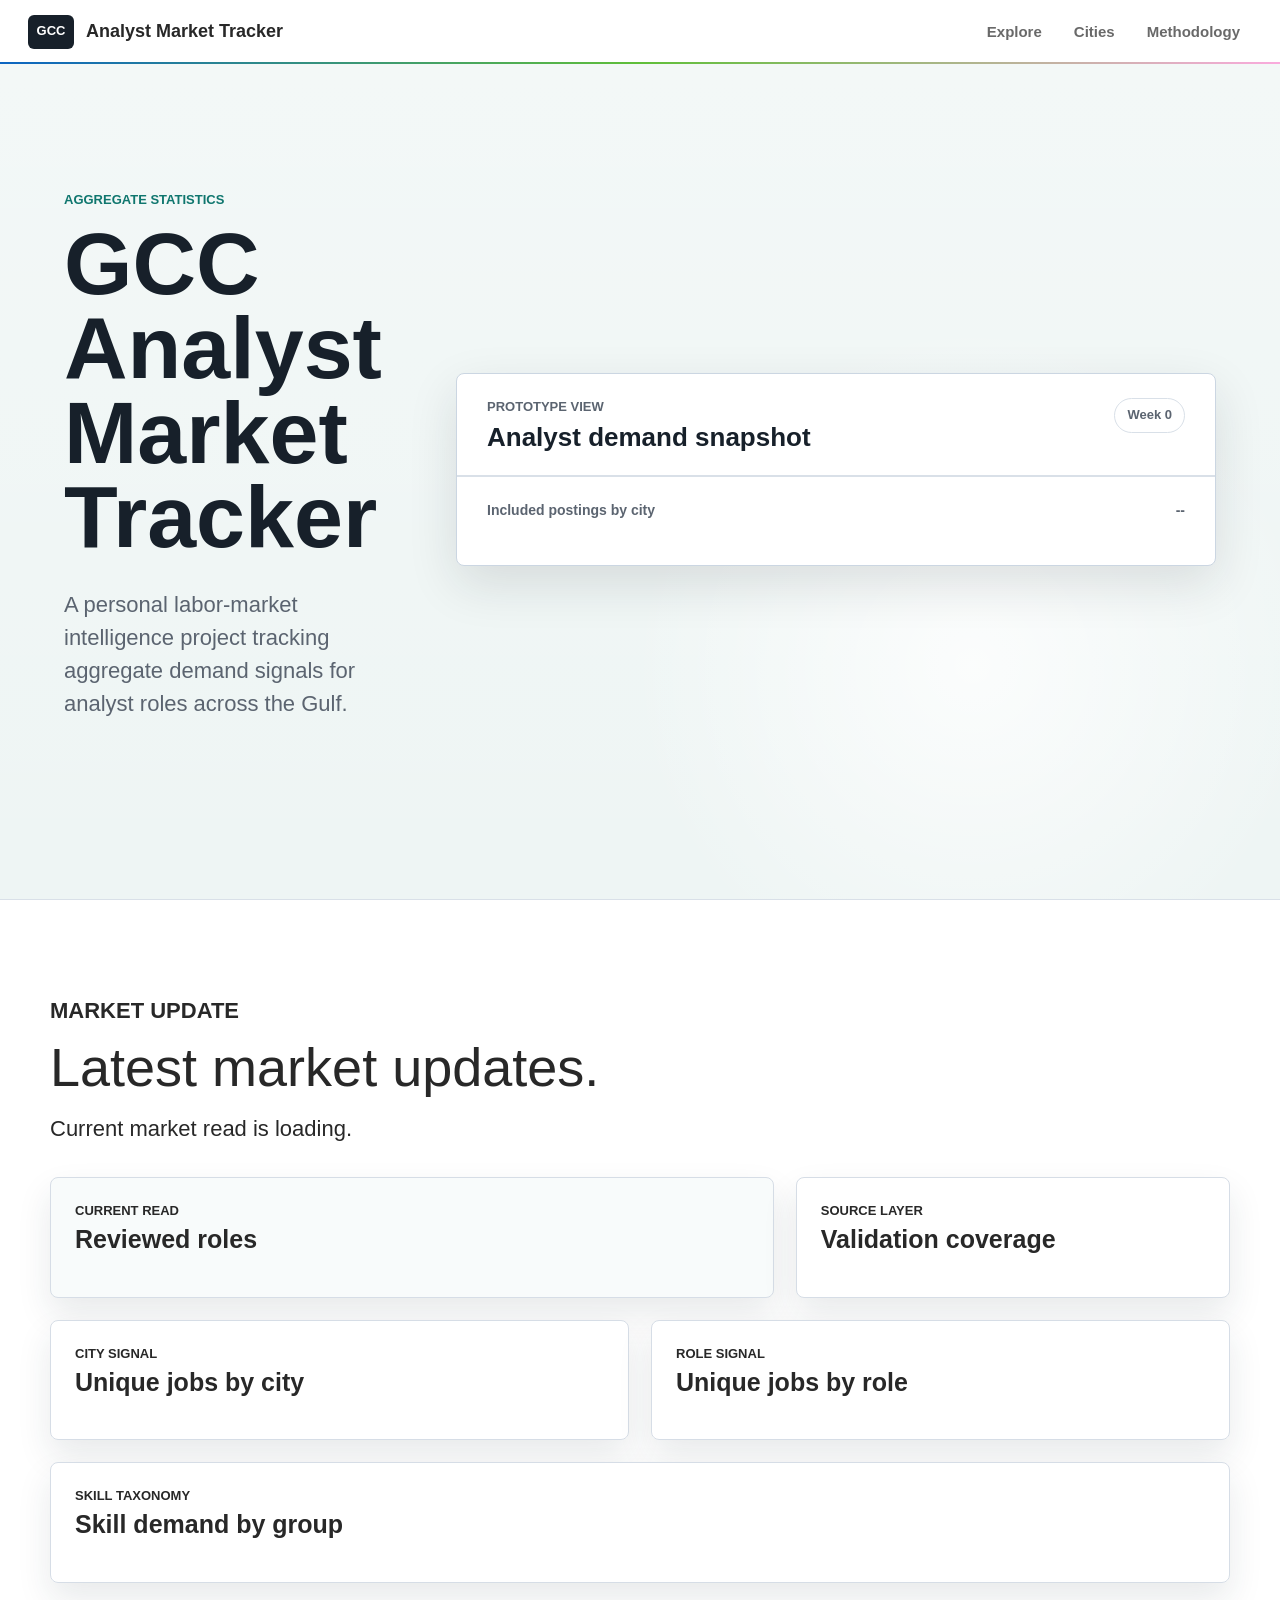
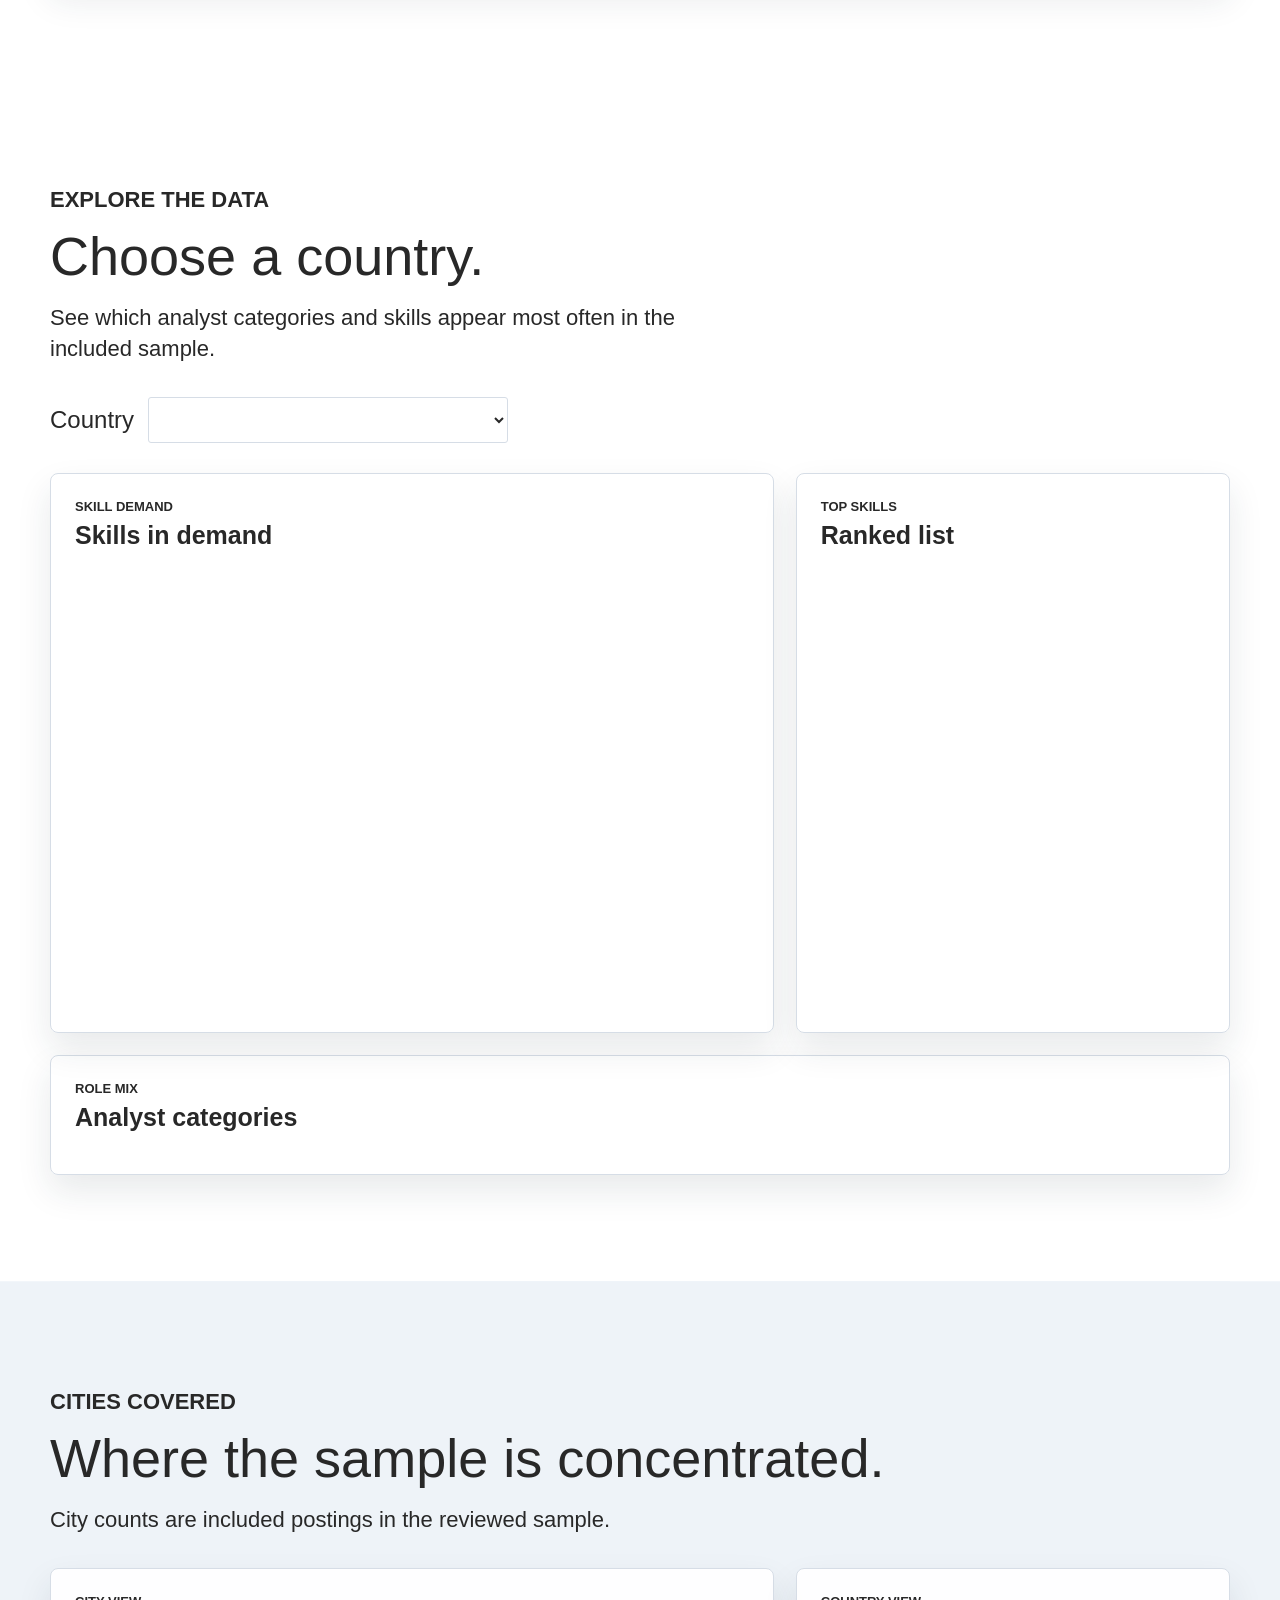
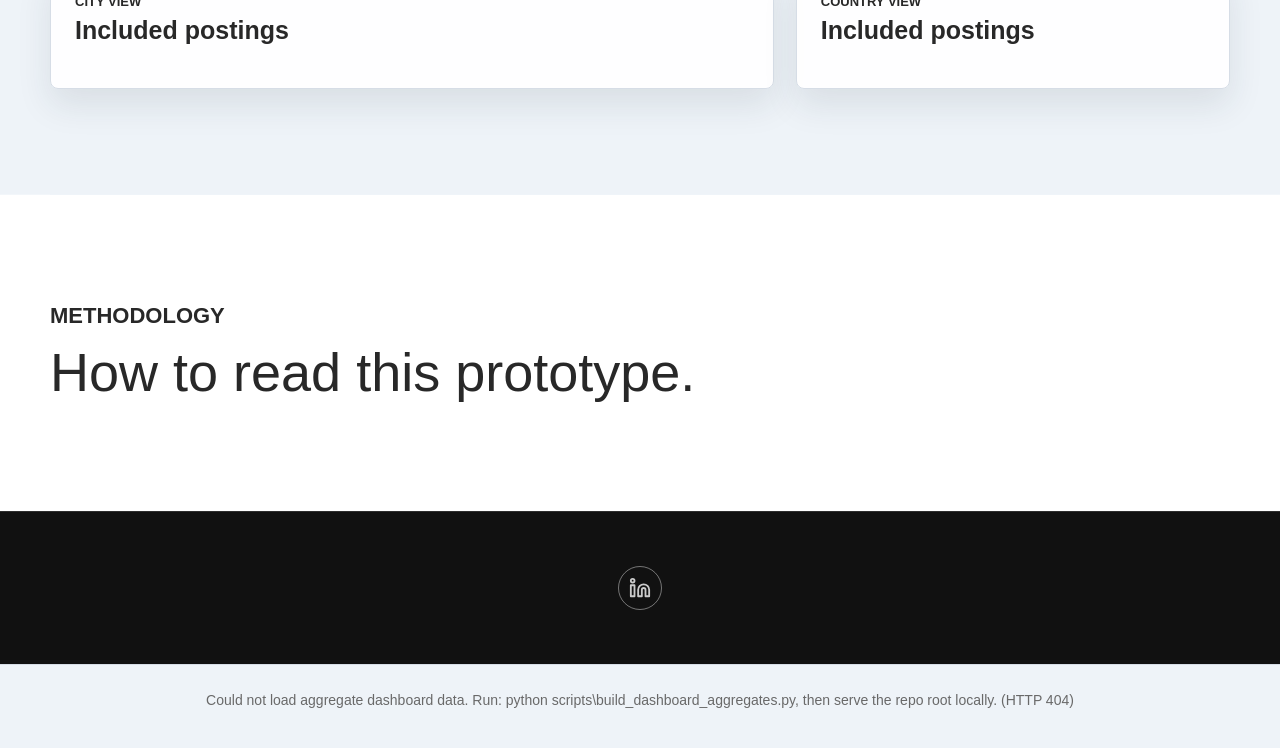
==== commit d51165c2: "Update dashboard overview screenshot" ====
--- a/v1_dashboard/index.html
+++ b/v1_dashboard/index.html
@@ -34,10 +34,6 @@
           <p class="hero-lede">
             A personal labor-market intelligence project tracking aggregate demand signals for analyst roles across the Gulf.
           </p>
-          <div class="hero-status" aria-label="Project status">
-            <span>Week 0 data preview</span>
-            <span>No job listings displayed</span>
-          </div>
         </div>
 
         <aside class="hero-panel reveal" aria-label="Week 0 headline metrics">
